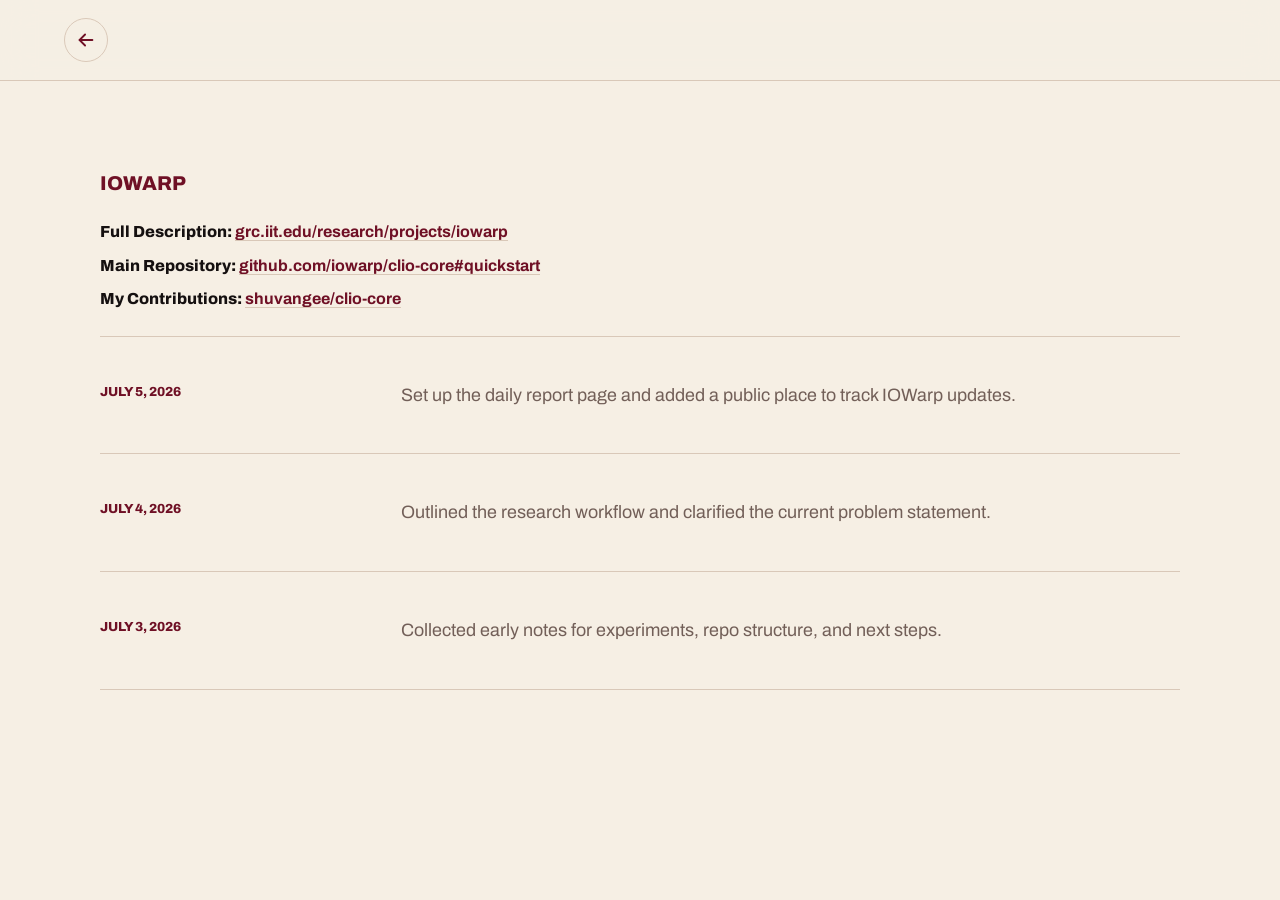
==== research.html @ 2929fb6b "Update portfolio site" ====
<!DOCTYPE html>
<html lang="en">
  <head>
    <meta charset="UTF-8" />
    <meta name="viewport" content="width=device-width, initial-scale=1.0" />
    <title>IOWarp | Shuvangee</title>
    <link rel="preconnect" href="https://fonts.googleapis.com" />
    <link rel="preconnect" href="https://fonts.gstatic.com" crossorigin />
    <link href="https://fonts.googleapis.com/css2?family=Archivo:wght@400;500;600;700&family=Playfair+Display:wght@600;700&display=swap" rel="stylesheet" />
    <link rel="stylesheet" href="styles.css" />
  </head>
  <body>
    <header class="site-header report-header">
      <a class="back-link" href="index.html#experience" aria-label="Back to portfolio">
        <svg viewBox="0 0 24 24" aria-hidden="true"><path d="M19 12H5" /><path d="m11 6-6 6 6 6" /></svg>
      </a>
    </header>

    <main class="research-page">
      <section class="research-hero">
        <div class="research-title-row">
          <p class="eyebrow">IOWarp</p>
        </div>
        <div class="research-links" aria-label="IOWarp links">
          <p><span>Full Description:</span> <a href="https://grc.iit.edu/research/projects/iowarp" target="_blank" rel="noreferrer">grc.iit.edu/research/projects/iowarp</a></p>
          <p><span>Main Repository:</span> <a href="https://github.com/iowarp/clio-core#quickstart" target="_blank" rel="noreferrer">github.com/iowarp/clio-core#quickstart</a></p>
          <p><span>My Contributions:</span> <a href="https://github.com/shuvangee/clio-core" target="_blank" rel="noreferrer">shuvangee/clio-core</a></p>
        </div>
      </section>

      <section class="report-log" aria-label="Daily research updates">
        <article>
          <time datetime="2026-07-05">July 5, 2026</time>
          <p>Set up the daily report page and added a public place to track IOWarp updates.</p>
        </article>
        <article>
          <time datetime="2026-07-04">July 4, 2026</time>
          <p>Outlined the research workflow and clarified the current problem statement.</p>
        </article>
        <article>
          <time datetime="2026-07-03">July 3, 2026</time>
          <p>Collected early notes for experiments, repo structure, and next steps.</p>
        </article>
      </section>
    </main>
  </body>
</html>
---- styles.css ----
:root {
  --bg: #f6efe4;
  --text: #151010;
  --muted: #725f58;
  --line: #d9c8b8;
  --maroon: #6f1025;
  --soft: #efe0d2;
  --ink: #111;
}

* {
  box-sizing: border-box;
}

html {
  scroll-padding-top: 82px;
  scroll-snap-type: y proximity;
  scroll-behavior: smooth;
}

body {
  margin: 0;
  background: var(--bg);
  color: var(--text);
  font-family: Archivo, system-ui, sans-serif;
  line-height: 1.6;
}

body.modal-open {
  overflow: hidden;
}

a {
  color: inherit;
  text-decoration: none;
}

button {
  font: inherit;
}

.site-header {
  align-items: center;
  background: rgba(246, 239, 228, 0.9);
  border-bottom: 1px solid var(--line);
  display: flex;
  gap: 18px;
  justify-content: space-between;
  padding: 18px clamp(18px, 5vw, 64px);
  position: sticky;
  top: 0;
  z-index: 10;
  backdrop-filter: blur(16px);
}

.brand {
  font-family: "Playfair Display", serif;
  font-size: clamp(1.35rem, 3vw, 1.8rem);
  font-weight: 700;
}

.top-links {
  align-items: center;
  display: flex;
  flex-wrap: wrap;
  gap: 10px;
  justify-content: flex-end;
}

.icon-link,
.resume-link {
  align-items: center;
  border: 1px solid var(--line);
  border-radius: 999px;
  display: inline-flex;
  justify-content: center;
  min-height: 44px;
  transition: transform 180ms ease, background 180ms ease, border-color 180ms ease;
}

.icon-link {
  height: 44px;
  width: 44px;
}

.icon-link svg,
.detail-icon,
.modal-arrow svg {
  fill: none;
  stroke: currentColor;
  stroke-linecap: round;
  stroke-linejoin: round;
}

.icon-link svg {
  height: 20px;
  stroke-width: 1.8;
  width: 20px;
}

.resume-link {
  font-weight: 700;
  padding: 0 18px;
}

.icon-link:hover,
.resume-link:hover,
.icon-link:focus-visible,
.resume-link:focus-visible {
  background: var(--soft);
  border-color: var(--maroon);
  outline: none;
  transform: translateY(-2px);
}

.landing-page,
.info-section,
.projects-section,
.beyond-section,
.section-shell {
  margin: 0 auto;
  max-width: 1160px;
  padding-left: clamp(18px, 5vw, 40px);
  padding-right: clamp(18px, 5vw, 40px);
}

.landing-page,
.info-section,
.projects-section,
.beyond-section {
  scroll-snap-align: start;
  scroll-snap-stop: always;
}

.landing-page {
  align-items: center;
  display: grid;
  grid-template-columns: minmax(0, 1fr) minmax(240px, 0.45fr);
  min-height: calc(100vh - 82px);
  min-height: calc(100svh - 82px);
  padding-bottom: clamp(86px, 10vh, 118px);
  padding-top: clamp(42px, 7vh, 82px);
  position: relative;
}

.landing-copy {
  max-width: 900px;
}

.landing-copy h1 {
  color: var(--text);
  font-family: "Playfair Display", serif;
  font-size: clamp(5rem, 10.5vw, 10rem);
  line-height: 0.88;
  margin-bottom: clamp(18px, 3vh, 28px);
}

.landing-copy h1 span {
  color: var(--text);
  display: block;
  white-space: nowrap;
}

.landing-copy h1 strong {
  color: var(--maroon);
  display: block;
  font-weight: 700;
  white-space: nowrap;
}

.landing-copy p {
  color: var(--muted);
  font-size: clamp(1rem, 1.8vw, 1.35rem);
  margin: 0;
  max-width: 520px;
}

.scroll-arrow {
  align-items: center;
  animation: bounce-arrow 1.35s ease-in-out infinite;
  border: 1px solid var(--line);
  border-radius: 50%;
  bottom: 22px;
  color: var(--maroon);
  display: flex;
  height: 52px;
  justify-content: center;
  left: 50%;
  position: absolute;
  transform: translateX(-50%);
  width: 52px;
}

.scroll-arrow:hover,
.scroll-arrow:focus-visible {
  background: var(--soft);
  border-color: var(--maroon);
  outline: none;
}

.scroll-arrow svg {
  fill: none;
  height: 26px;
  stroke: currentColor;
  stroke-linecap: round;
  stroke-linejoin: round;
  stroke-width: 2;
  width: 26px;
}

.info-section {
  border-top: 1px solid var(--line);
  display: grid;
  gap: clamp(36px, 5vw, 64px);
  grid-template-columns: minmax(0, 1fr) minmax(320px, 0.72fr);
  padding-bottom: clamp(36px, 5vw, 64px);
  padding-top: clamp(56px, 7vw, 86px);
}

.eyebrow {
  color: var(--maroon);
  font-size: 0.8rem;
  font-weight: 800;
  letter-spacing: 0;
  margin: 0 0 14px;
  text-transform: uppercase;
}

h1,
h2,
h3,
p {
  margin-top: 0;
}

.section-heading h2 {
  font-family: "Playfair Display", serif;
  font-size: clamp(2.4rem, 5vw, 5rem);
  line-height: 1;
  margin-bottom: 28px;
}

.experience-list {
  border-top: 1px solid var(--line);
}

.experience-list article {
  border-bottom: 1px solid var(--line);
  display: grid;
  gap: clamp(20px, 3vw, 44px);
  grid-template-columns: minmax(190px, 0.38fr) 1fr;
  min-height: 128px;
  padding: 24px 0;
}

.experience-list h2 {
  font-family: "Playfair Display", serif;
  font-size: clamp(1.7rem, 2.6vw, 2.35rem);
  line-height: 1.05;
  margin-bottom: 0;
}

.inline-page-link {
  align-items: baseline;
  display: inline-flex;
  gap: 12px;
  transition: color 180ms ease, transform 180ms ease;
}

.inline-page-link svg {
  color: var(--maroon);
  fill: none;
  height: 0.72em;
  stroke: currentColor;
  stroke-linecap: round;
  stroke-linejoin: round;
  stroke-width: 3;
  width: 0.72em;
}

.inline-page-link:hover,
.inline-page-link:focus-visible {
  color: var(--maroon);
  outline: none;
  transform: translateX(4px);
}

.experience-list p,
.experience-list li,
.experience-copy span,
.project-item p,
.details-panel p,
.read-card li,
.previous-label,
.resume-panel p {
  color: var(--muted);
}

.experience-copy p {
  color: var(--text);
  font-weight: 700;
  margin-bottom: 8px;
}

.experience-copy ul {
  display: grid;
  gap: 6px;
  margin: 0;
  padding-left: 18px;
}

.experience-copy li {
  font-size: clamp(0.92rem, 1.15vw, 1rem);
  line-height: 1.45;
}

.ta-grid {
  display: grid;
  gap: 16px;
  grid-template-columns: repeat(2, minmax(0, 1fr));
}

.ta-grid section {
  border-top: 1px solid var(--line);
  padding-top: 12px;
}

.ta-grid p {
  color: var(--text);
  font-weight: 700;
  margin-bottom: 6px;
}

.ta-grid span {
  display: block;
  font-size: clamp(0.9rem, 1.05vw, 0.98rem);
  line-height: 1.45;
}

.details-panel {
  display: grid;
  align-content: start;
  gap: 0;
}

.mini-detail {
  border-bottom: 1px solid var(--line);
  min-height: 128px;
  padding: 24px 0;
}

.details-panel .mini-detail:first-of-type {
  border-top: 1px solid var(--line);
}

.detail-card {
  align-items: start;
  display: grid;
  gap: 20px;
  grid-template-columns: 54px 1fr;
}

.detail-icon {
  color: var(--maroon);
  height: 30px;
  margin-top: 1px;
  stroke-width: 2;
  width: 30px;
}

.coffee-icon {
  height: 30px;
  margin-top: 0;
  width: 30px;
}

.detail-image {
  display: block;
  object-fit: cover;
}

.school-logo {
  aspect-ratio: 1;
  align-items: center;
  background: #e00000;
  color: #fff;
  display: flex;
  flex-direction: column;
  font-size: 0.64rem;
  font-weight: 800;
  justify-content: center;
  line-height: 0.92;
  text-align: center;
  text-transform: uppercase;
  width: 54px;
}

.book-cover {
  border: 1px solid var(--line);
  box-shadow: 0 10px 24px rgba(111, 16, 37, 0.1);
  width: 54px;
}

.detail-card .eyebrow {
  color: var(--maroon);
  font-size: 0.8rem;
}

.detail-card h2 {
  font-family: Archivo, system-ui, sans-serif;
  font-size: clamp(1.05rem, 1.6vw, 1.25rem);
  line-height: 1.25;
  margin-bottom: 4px;
}

.detail-card p,
.experience-copy p,
.experience-copy li {
  font-size: clamp(0.96rem, 1.25vw, 1.08rem);
  line-height: 1.55;
  margin-bottom: 8px;
}

.read-card summary {
  color: var(--text);
  cursor: pointer;
  font-size: clamp(0.96rem, 1.25vw, 1.08rem);
  font-weight: 700;
  line-height: 1.35;
}

.read-card summary span {
  color: var(--muted);
  font-size: 0.95em;
  font-weight: 600;
}

.read-card summary:focus-visible {
  outline: 2px solid var(--maroon);
  outline-offset: 4px;
}

.current-read {
  margin: 18px 0 10px;
}

.read-card ul {
  font-size: 0.95rem;
  margin-bottom: 0;
  margin-top: 8px;
  padding-left: 18px;
}

.previous-label {
  font-size: 0.95rem;
  font-weight: 700;
  margin: 16px 0 0;
}

.hobby-card p:not(.eyebrow) {
  font-size: clamp(0.96rem, 1.25vw, 1.08rem);
  line-height: 1.5;
}

.projects-section,
.beyond-section {
  border-top: 1px solid var(--line);
  padding-bottom: clamp(70px, 9vw, 118px);
  padding-top: clamp(70px, 9vw, 118px);
}

.project-grid {
  display: grid;
  gap: 0;
  grid-template-columns: repeat(2, minmax(0, 1fr));
  border-top: 1px solid var(--line);
  border-left: 1px solid var(--line);
}

.project-item {
  border-bottom: 1px solid var(--line);
  border-right: 1px solid var(--line);
  color: inherit;
  display: block;
  min-height: 300px;
  padding: clamp(20px, 3vw, 34px);
  transition: background 180ms ease, transform 180ms ease;
}

.project-item:hover,
.project-item:focus-visible {
  background: var(--soft);
  outline: none;
  transform: translateY(-3px);
}

.project-item span {
  color: var(--maroon);
  font-size: 0.82rem;
  font-weight: 800;
}

.project-item h3 {
  font-family: "Playfair Display", serif;
  font-size: clamp(1.8rem, 3vw, 2.5rem);
  line-height: 1.05;
  margin: 42px 0 14px;
}

.project-item strong {
  color: var(--text);
  font-weight: 800;
}

.insta-grid {
  display: grid;
  gap: 12px;
  grid-template-columns: repeat(3, minmax(0, 1fr));
}

.post-tile {
  aspect-ratio: 1;
  background: #faf7f8;
  border: 1px solid var(--line);
  color: var(--muted);
  cursor: pointer;
  display: grid;
  padding: 16px;
  place-items: end start;
  text-align: left;
  transition: background 180ms ease, border-color 180ms ease, transform 180ms ease;
}

.post-tile:hover,
.post-tile:focus-visible {
  background: var(--soft);
  border-color: var(--maroon);
  outline: none;
  transform: translateY(-3px);
}

.post-tile span {
  background: rgba(255, 255, 255, 0.78);
  border: 1px solid var(--line);
  padding: 8px 10px;
}

.post-modal {
  background: rgba(32, 17, 24, 0.72);
  display: none;
  inset: 0;
  padding: clamp(18px, 4vw, 48px);
  position: fixed;
  z-index: 30;
}

.post-modal.is-open {
  align-items: center;
  display: flex;
  justify-content: center;
}

.post-dialog {
  background: #fff;
  display: grid;
  grid-template-columns: auto minmax(240px, 640px) auto;
  grid-template-rows: auto minmax(260px, 620px) auto;
  max-height: 92vh;
  max-width: 860px;
  width: min(100%, 860px);
}

.modal-close {
  background: #fff;
  border: 0;
  border-bottom: 1px solid var(--line);
  cursor: pointer;
  font-weight: 800;
  grid-column: 1 / -1;
  min-height: 46px;
  text-align: right;
  padding: 0 16px;
}

.modal-close:focus-visible,
.modal-arrow:focus-visible {
  outline: 2px solid var(--maroon);
  outline-offset: -3px;
}

.modal-photo {
  background: #f7f1f3;
  border-left: 1px solid var(--line);
  border-right: 1px solid var(--line);
  grid-column: 2;
  grid-row: 2;
  min-height: 280px;
}

.modal-arrow {
  align-items: center;
  background: #fff;
  border: 0;
  color: var(--text);
  cursor: pointer;
  display: flex;
  grid-row: 2;
  justify-content: center;
  min-width: 56px;
}

.modal-arrow svg {
  height: 28px;
  stroke-width: 2;
  width: 28px;
}

.modal-caption {
  align-items: center;
  border-top: 1px solid var(--line);
  display: flex;
  gap: 16px;
  grid-column: 1 / -1;
  justify-content: space-between;
  min-height: 58px;
  padding: 12px 16px;
}

.modal-caption p {
  margin-bottom: 0;
}

.modal-caption span {
  color: var(--muted);
  white-space: nowrap;
}

.section-shell {
  padding-bottom: clamp(64px, 9vw, 118px);
  padding-top: clamp(64px, 9vw, 118px);
}

.research-page {
  margin: 0 auto;
  max-width: 1160px;
  padding: clamp(42px, 7vw, 86px) clamp(18px, 5vw, 40px);
}

.report-header {
  justify-content: flex-start;
}

.back-link {
  align-items: center;
  color: var(--maroon);
  display: inline-flex;
  justify-content: center;
}

.back-link {
  border: 1px solid var(--line);
  border-radius: 50%;
  height: 44px;
  transition: background 180ms ease, border-color 180ms ease, transform 180ms ease;
  width: 44px;
}

.back-link:hover,
.back-link:focus-visible {
  background: var(--soft);
  border-color: var(--maroon);
  outline: none;
  transform: translateX(-3px);
}

.back-link svg {
  fill: none;
  stroke: currentColor;
  stroke-linecap: round;
  stroke-linejoin: round;
}

.back-link svg {
  height: 22px;
  stroke-width: 2;
  width: 22px;
}

.research-hero {
  border-bottom: 1px solid var(--line);
  padding-bottom: 24px;
}

.research-title-row {
  align-items: center;
  display: inline-flex;
  gap: 12px;
}

.research-title-row .eyebrow {
  font-size: clamp(1rem, 1.8vw, 1.25rem);
  margin-bottom: 0;
}

.research-links {
  display: grid;
  gap: 8px;
  margin-top: 20px;
}

.research-links p {
  color: var(--muted);
  margin-bottom: 0;
}

.research-links span {
  color: var(--text);
  font-weight: 800;
}

.research-links a {
  border-bottom: 1px solid var(--line);
  color: var(--maroon);
  font-weight: 700;
}

.research-links a:hover,
.research-links a:focus-visible {
  border-color: var(--maroon);
  outline: none;
}

.report-log {
  margin-top: 0;
}

.report-log article {
  border-bottom: 1px solid var(--line);
  display: grid;
  gap: clamp(20px, 4vw, 56px);
  grid-template-columns: minmax(150px, 0.32fr) 1fr;
  padding: clamp(26px, 4vw, 44px) 0;
}

.report-log time {
  color: var(--maroon);
  font-size: 0.82rem;
  font-weight: 800;
  text-transform: uppercase;
}

.report-log p {
  color: var(--muted);
  font-size: clamp(0.98rem, 1.4vw, 1.14rem);
  margin-bottom: 0;
  max-width: 680px;
}

.resume-panel {
  border: 1px solid var(--line);
  max-width: 760px;
  padding: clamp(24px, 5vw, 42px);
}

.resume-panel h2,
.resume-panel h3 {
  font-family: "Playfair Display", serif;
}

footer {
  border-top: 1px solid var(--line);
  color: var(--maroon);
  font-weight: 800;
  padding: 28px;
  text-align: center;
}

@media (max-width: 900px) {
  .landing-page,
  .info-section,
  .experience-list article,
  .project-grid,
  .report-log article,
  .ta-grid {
    grid-template-columns: 1fr;
  }

  .landing-copy {
    padding-left: 0;
  }

  .landing-spacer {
    display: none;
  }

  .project-grid {
    border-left: 0;
  }

  .project-item {
    border-right: 0;
    min-height: auto;
  }
}

@media (max-width: 640px) {
  .site-header {
    align-items: flex-start;
    flex-direction: column;
  }

  .insta-grid {
    grid-template-columns: repeat(2, minmax(0, 1fr));
  }

  .post-dialog {
    grid-template-columns: 44px minmax(0, 1fr) 44px;
  }

  .modal-arrow {
    min-width: 44px;
  }

  .landing-copy h1 {
    font-size: clamp(3.5rem, 18vw, 5.2rem);
  }
}

@media (prefers-reduced-motion: reduce) {
  html {
    scroll-snap-type: none;
  }

  *,
  *::before,
  *::after {
    scroll-behavior: auto !important;
    transition: none !important;
  }
}

@keyframes bounce-arrow {
  0%,
  100% {
    translate: 0 0;
  }

  50% {
    translate: 0 8px;
  }
}
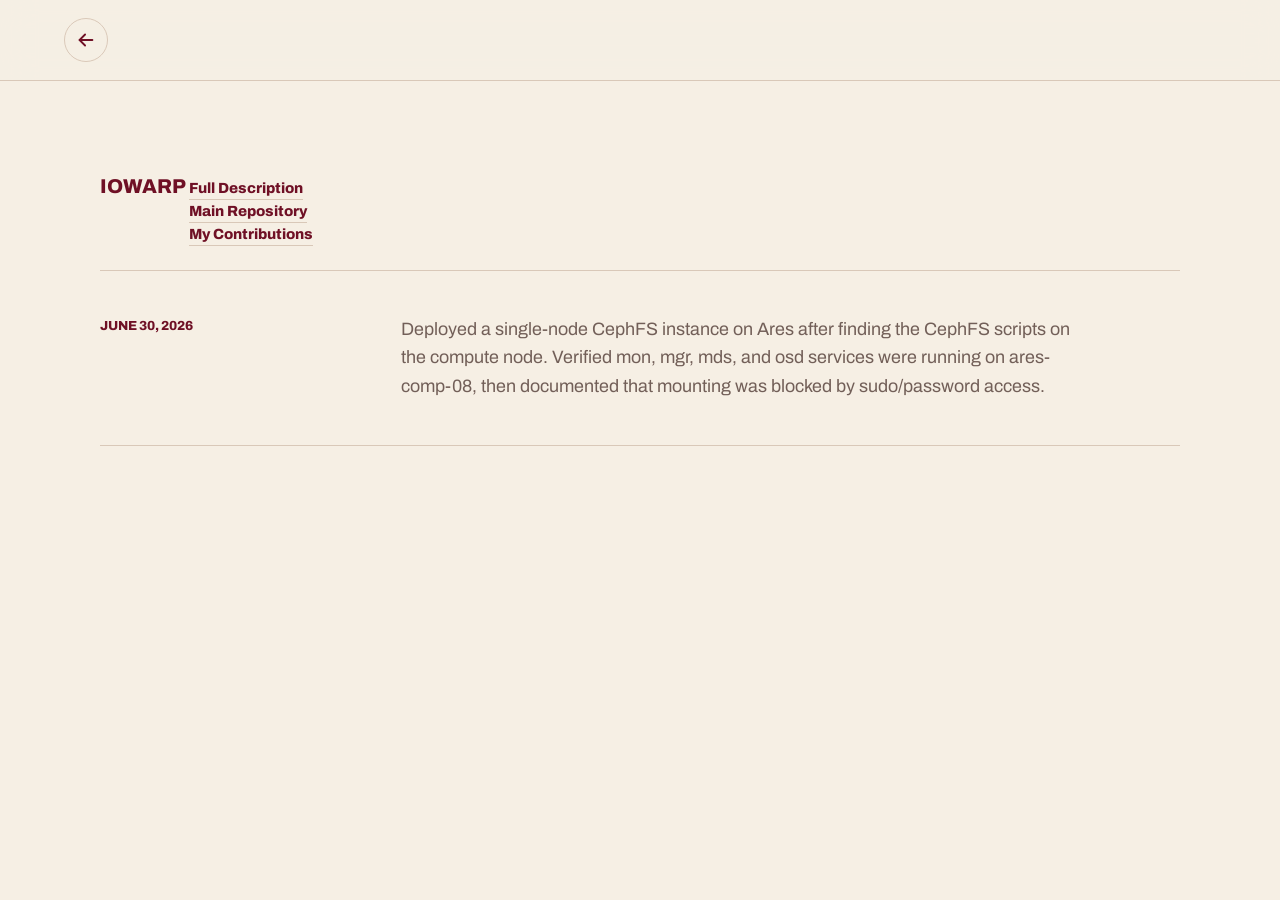
==== commit 7ea3a4f3: "Update portfolio content and media" ====
--- a/research.html
+++ b/research.html
@@ -22,24 +22,16 @@
           <p class="eyebrow">IOWarp</p>
         </div>
         <div class="research-links" aria-label="IOWarp links">
-          <p><span>Full Description:</span> <a href="https://grc.iit.edu/research/projects/iowarp" target="_blank" rel="noreferrer">grc.iit.edu/research/projects/iowarp</a></p>
-          <p><span>Main Repository:</span> <a href="https://github.com/iowarp/clio-core#quickstart" target="_blank" rel="noreferrer">github.com/iowarp/clio-core#quickstart</a></p>
-          <p><span>My Contributions:</span> <a href="https://github.com/shuvangee/clio-core" target="_blank" rel="noreferrer">shuvangee/clio-core</a></p>
+          <a href="https://grc.iit.edu/research/projects/iowarp" target="_blank" rel="noreferrer">Full Description</a>
+          <a href="https://github.com/iowarp/clio-core#quickstart" target="_blank" rel="noreferrer">Main Repository</a>
+          <a href="https://github.com/shuvangee/clio-core" target="_blank" rel="noreferrer">My Contributions</a>
         </div>
       </section>
 
       <section class="report-log" aria-label="Daily research updates">
         <article>
-          <time datetime="2026-07-05">July 5, 2026</time>
-          <p>Set up the daily report page and added a public place to track IOWarp updates.</p>
-        </article>
-        <article>
-          <time datetime="2026-07-04">July 4, 2026</time>
-          <p>Outlined the research workflow and clarified the current problem statement.</p>
-        </article>
-        <article>
-          <time datetime="2026-07-03">July 3, 2026</time>
-          <p>Collected early notes for experiments, repo structure, and next steps.</p>
+          <time datetime="2026-06-30">June 30, 2026</time>
+          <p>Deployed a single-node CephFS instance on Ares after finding the CephFS scripts on the compute node. Verified mon, mgr, mds, and osd services were running on ares-comp-08, then documented that mounting was blocked by sudo/password access.</p>
         </article>
       </section>
     </main>
--- a/styles.css
+++ b/styles.css
@@ -124,10 +124,7 @@
   padding-right: clamp(18px, 5vw, 40px);
 }
 
-.landing-page,
-.info-section,
-.projects-section,
-.beyond-section {
+.landing-page {
   scroll-snap-align: start;
   scroll-snap-stop: always;
 }
@@ -487,8 +484,8 @@
   transition: background 180ms ease, transform 180ms ease;
 }
 
-.project-item:hover,
-.project-item:focus-visible {
+.project-item[href]:hover,
+.project-item[href]:focus-visible {
   background: var(--soft);
   outline: none;
   transform: translateY(-3px);
@@ -531,6 +528,26 @@
   transition: background 180ms ease, border-color 180ms ease, transform 180ms ease;
 }
 
+.post-tile img {
+  height: 100%;
+  inset: 0;
+  object-fit: cover;
+  position: absolute;
+  width: 100%;
+}
+
+.post-tile.has-photo {
+  overflow: hidden;
+  position: relative;
+}
+
+.post-tile.has-photo::after {
+  background: linear-gradient(180deg, rgba(0, 0, 0, 0), rgba(32, 17, 24, 0.45));
+  content: "";
+  inset: 0;
+  position: absolute;
+}
+
 .post-tile:hover,
 .post-tile:focus-visible {
   background: var(--soft);
@@ -543,6 +560,8 @@
   background: rgba(255, 255, 255, 0.78);
   border: 1px solid var(--line);
   padding: 8px 10px;
+  position: relative;
+  z-index: 1;
 }
 
 .post-modal {
@@ -590,11 +609,17 @@
 
 .modal-photo {
   background: #f7f1f3;
+  background-position: center;
+  background-size: cover;
   border-left: 1px solid var(--line);
   border-right: 1px solid var(--line);
   grid-column: 2;
   grid-row: 2;
   min-height: 280px;
+}
+
+.modal-photo.has-image {
+  background-color: #111;
 }
 
 .modal-arrow {
@@ -703,25 +728,19 @@
 }
 
 .research-links {
-  display: grid;
-  gap: 8px;
-  margin-top: 20px;
-}
-
-.research-links p {
-  color: var(--muted);
-  margin-bottom: 0;
-}
-
-.research-links span {
-  color: var(--text);
+  align-items: start;
+  display: inline-grid;
+  gap: 2px;
+  margin-top: 12px;
+}
+
+.research-links a {
+  color: var(--maroon);
+  font-size: 0.92rem;
   font-weight: 800;
-}
-
-.research-links a {
+  line-height: 1.35;
   border-bottom: 1px solid var(--line);
-  color: var(--maroon);
-  font-weight: 700;
+  width: max-content;
 }
 
 .research-links a:hover,
@@ -760,6 +779,24 @@
   border: 1px solid var(--line);
   max-width: 760px;
   padding: clamp(24px, 5vw, 42px);
+}
+
+.resume-download {
+  border: 1px solid var(--line);
+  color: var(--maroon);
+  display: inline-flex;
+  font-weight: 800;
+  margin-top: 8px;
+  padding: 10px 14px;
+  transition: background 180ms ease, border-color 180ms ease, transform 180ms ease;
+}
+
+.resume-download:hover,
+.resume-download:focus-visible {
+  background: var(--soft);
+  border-color: var(--maroon);
+  outline: none;
+  transform: translateY(-2px);
 }
 
 .resume-panel h2,
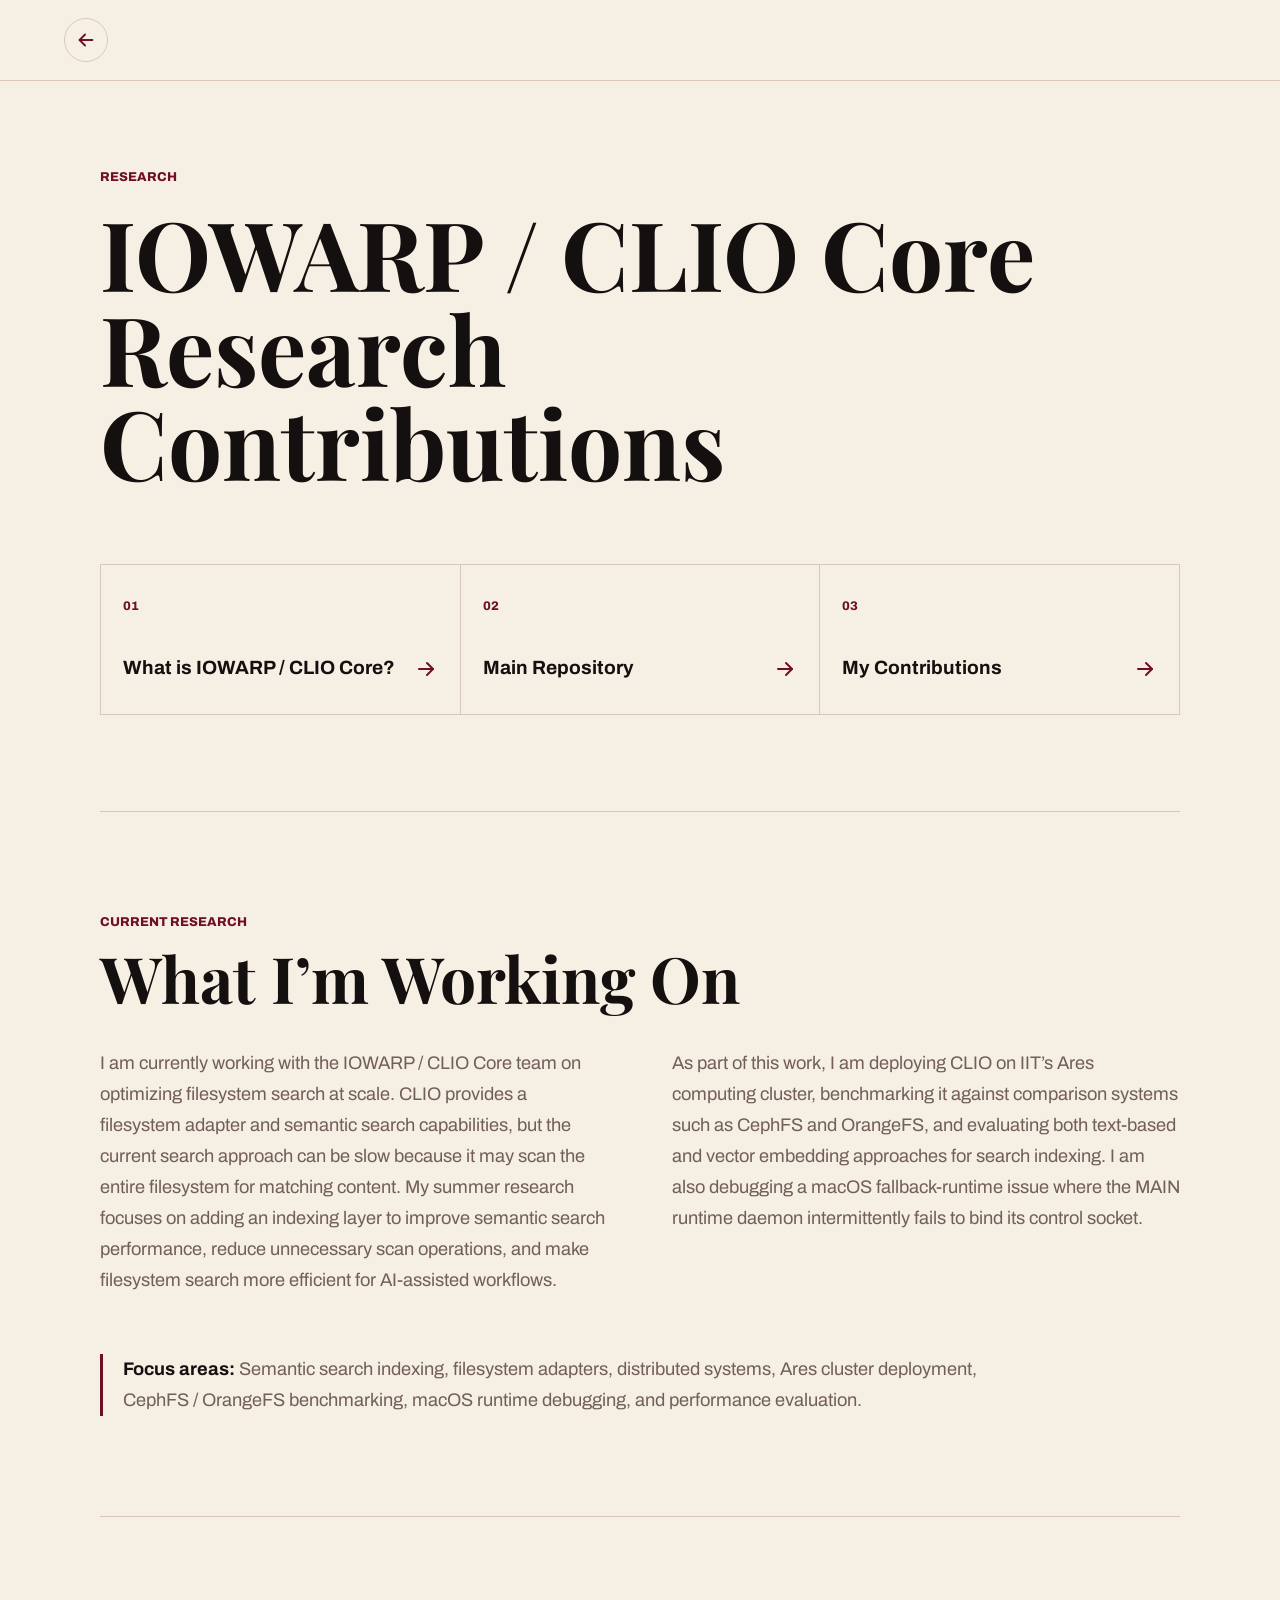
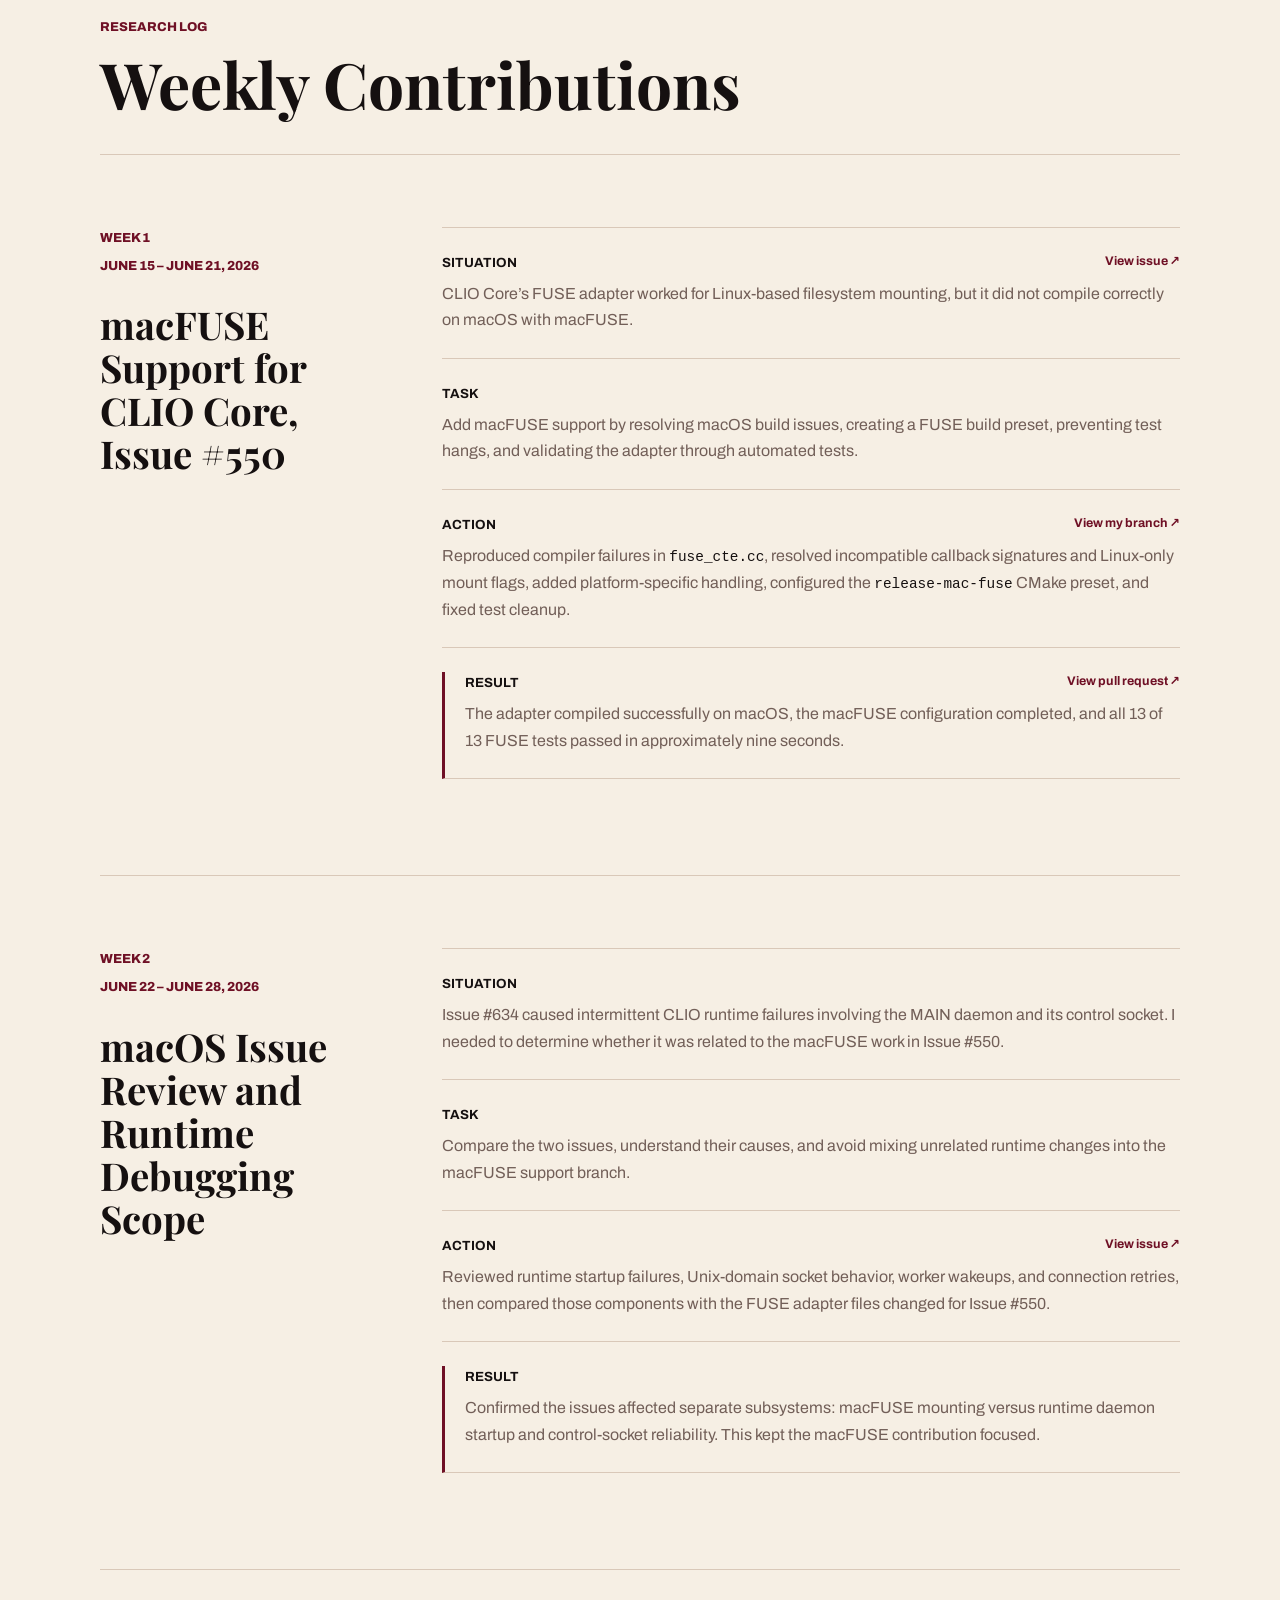
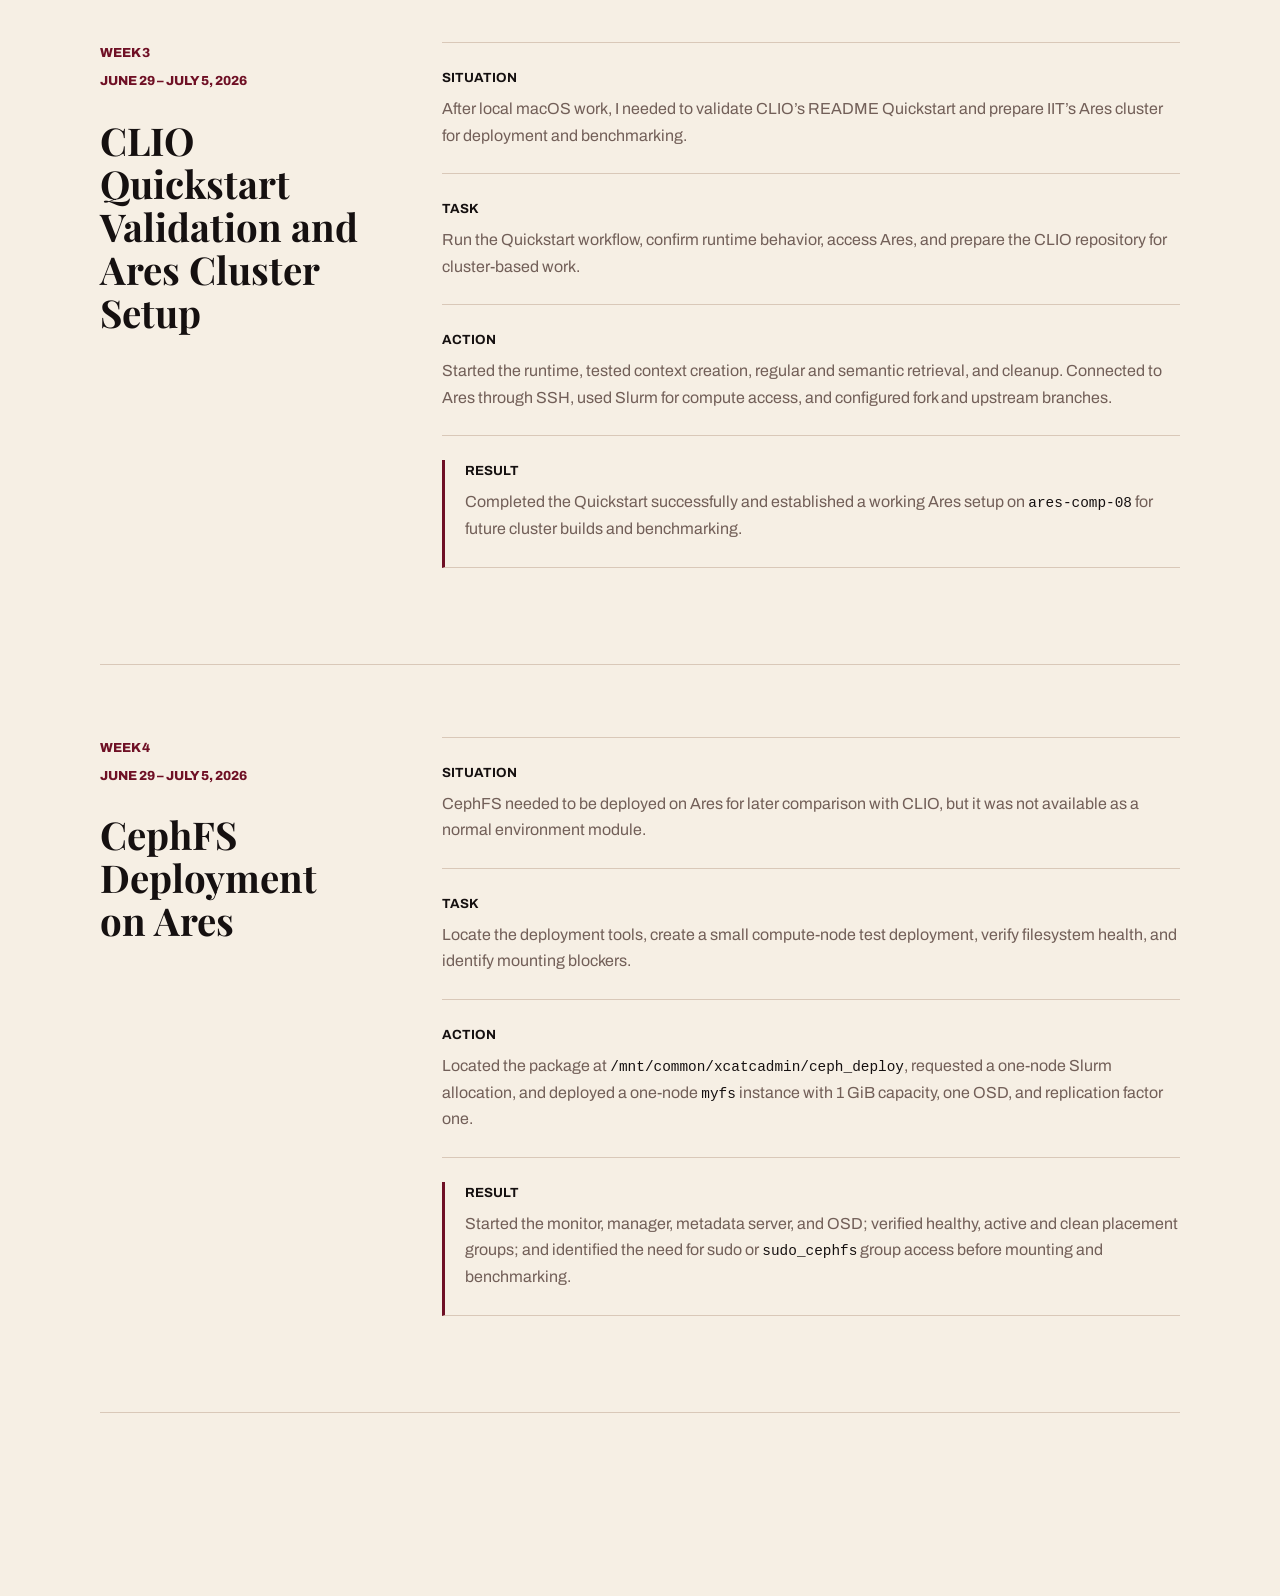
==== commit c1980d55: "final 07/29" ====
--- a/research.html
+++ b/research.html
@@ -18,20 +18,145 @@
 
     <main class="research-page">
       <section class="research-hero">
-        <div class="research-title-row">
-          <p class="eyebrow">IOWarp</p>
-        </div>
+        <p class="eyebrow">Research</p>
+        <h1>IOWARP / CLIO Core<br />Research Contributions</h1>
         <div class="research-links" aria-label="IOWarp links">
-          <a href="https://grc.iit.edu/research/projects/iowarp" target="_blank" rel="noreferrer">Full Description</a>
-          <a href="https://github.com/iowarp/clio-core#quickstart" target="_blank" rel="noreferrer">Main Repository</a>
-          <a href="https://github.com/shuvangee/clio-core" target="_blank" rel="noreferrer">My Contributions</a>
+          <a href="https://grc.iit.edu/research/projects/iowarp/" target="_blank" rel="noreferrer">
+            <span>01</span>
+            <strong>What is IOWARP / CLIO Core?</strong>
+            <svg viewBox="0 0 24 24" aria-hidden="true"><path d="M5 12h14"/><path d="m13 6 6 6-6 6"/></svg>
+          </a>
+          <a href="https://github.com/iowarp/clio-core" target="_blank" rel="noreferrer">
+            <span>02</span>
+            <strong>Main Repository</strong>
+            <svg viewBox="0 0 24 24" aria-hidden="true"><path d="M5 12h14"/><path d="m13 6 6 6-6 6"/></svg>
+          </a>
+          <a href="https://github.com/shuvangee/clio-core" target="_blank" rel="noreferrer">
+            <span>03</span>
+            <strong>My Contributions</strong>
+            <svg viewBox="0 0 24 24" aria-hidden="true"><path d="M5 12h14"/><path d="m13 6 6 6-6 6"/></svg>
+          </a>
         </div>
       </section>
 
-      <section class="report-log" aria-label="Daily research updates">
-        <article>
-          <time datetime="2026-06-30">June 30, 2026</time>
-          <p>Deployed a single-node CephFS instance on Ares after finding the CephFS scripts on the compute node. Verified mon, mgr, mds, and osd services were running on ares-comp-08, then documented that mounting was blocked by sudo/password access.</p>
+      <section class="research-overview" aria-labelledby="working-on">
+        <p class="eyebrow">Current Research</p>
+        <h2 id="working-on">What I’m Working On</h2>
+        <div class="research-overview-copy">
+          <p>I am currently working with the IOWARP / CLIO Core team on optimizing filesystem search at scale. CLIO provides a filesystem adapter and semantic search capabilities, but the current search approach can be slow because it may scan the entire filesystem for matching content. My summer research focuses on adding an indexing layer to improve semantic search performance, reduce unnecessary scan operations, and make filesystem search more efficient for AI-assisted workflows.</p>
+          <p>As part of this work, I am deploying CLIO on IIT’s Ares computing cluster, benchmarking it against comparison systems such as CephFS and OrangeFS, and evaluating both text-based and vector embedding approaches for search indexing. I am also debugging a macOS fallback-runtime issue where the MAIN runtime daemon intermittently fails to bind its control socket.</p>
+        </div>
+        <p class="focus-areas"><strong>Focus areas:</strong> Semantic search indexing, filesystem adapters, distributed systems, Ares cluster deployment, CephFS / OrangeFS benchmarking, macOS runtime debugging, and performance evaluation.</p>
+      </section>
+
+      <section class="weekly-contributions" aria-labelledby="weekly-title">
+        <div class="section-heading">
+          <p class="eyebrow">Research Log</p>
+          <h2 id="weekly-title">Weekly Contributions</h2>
+        </div>
+
+        <article class="week-entry">
+          <header>
+            <p>Week 1</p>
+            <time datetime="2026-06-15">June 15 – June 21, 2026</time>
+            <h3>macFUSE Support for CLIO Core, Issue #550</h3>
+          </header>
+          <div class="week-details">
+            <section>
+              <h4>Situation <a href="https://github.com/iowarp/clio-core/issues/550" target="_blank" rel="noreferrer">View issue <span>↗</span></a></h4>
+              <p>CLIO Core’s FUSE adapter worked for Linux-based filesystem mounting, but it did not compile correctly on macOS with macFUSE.</p>
+            </section>
+            <section>
+              <h4>Task</h4>
+              <p>Add macFUSE support by resolving macOS build issues, creating a FUSE build preset, preventing test hangs, and validating the adapter through automated tests.</p>
+            </section>
+            <section>
+              <h4>Action <a href="https://github.com/shuvangee/clio-core-myfork/tree/%23550-mac-fuse-support" target="_blank" rel="noreferrer">View my branch <span>↗</span></a></h4>
+              <p>Reproduced compiler failures in <code>fuse_cte.cc</code>, resolved incompatible callback signatures and Linux-only mount flags, added platform-specific handling, configured the <code>release-mac-fuse</code> CMake preset, and fixed test cleanup.</p>
+            </section>
+            <section class="result">
+              <h4>Result <a href="https://github.com/iowarp/clio-core/commit/40a879051270cc69d489b1c0f659f6f56df92c9f" target="_blank" rel="noreferrer">View pull request <span>↗</span></a></h4>
+              <p>The adapter compiled successfully on macOS, the macFUSE configuration completed, and all 13 of 13 FUSE tests passed in approximately nine seconds.</p>
+            </section>
+          </div>
+        </article>
+
+        <article class="week-entry">
+          <header>
+            <p>Week 2</p>
+            <time datetime="2026-06-22">June 22 – June 28, 2026</time>
+            <h3>macOS Issue Review and Runtime Debugging Scope</h3>
+          </header>
+          <div class="week-details">
+            <section>
+              <h4>Situation</h4>
+              <p>Issue #634 caused intermittent CLIO runtime failures involving the MAIN daemon and its control socket. I needed to determine whether it was related to the macFUSE work in Issue #550.</p>
+            </section>
+            <section>
+              <h4>Task</h4>
+              <p>Compare the two issues, understand their causes, and avoid mixing unrelated runtime changes into the macFUSE support branch.</p>
+            </section>
+            <section>
+              <h4>Action <a href="https://github.com/iowarp/clio-core/issues/634" target="_blank" rel="noreferrer">View issue <span>↗</span></a></h4>
+              <p>Reviewed runtime startup failures, Unix-domain socket behavior, worker wakeups, and connection retries, then compared those components with the FUSE adapter files changed for Issue #550.</p>
+            </section>
+            <section class="result">
+              <h4>Result</h4>
+              <p>Confirmed the issues affected separate subsystems: macFUSE mounting versus runtime daemon startup and control-socket reliability. This kept the macFUSE contribution focused.</p>
+            </section>
+          </div>
+        </article>
+
+        <article class="week-entry">
+          <header>
+            <p>Week 3</p>
+            <time datetime="2026-06-29">June 29 – July 5, 2026</time>
+            <h3>CLIO Quickstart Validation and Ares Cluster Setup</h3>
+          </header>
+          <div class="week-details">
+            <section>
+              <h4>Situation</h4>
+              <p>After local macOS work, I needed to validate CLIO’s README Quickstart and prepare IIT’s Ares cluster for deployment and benchmarking.</p>
+            </section>
+            <section>
+              <h4>Task</h4>
+              <p>Run the Quickstart workflow, confirm runtime behavior, access Ares, and prepare the CLIO repository for cluster-based work.</p>
+            </section>
+            <section>
+              <h4>Action</h4>
+              <p>Started the runtime, tested context creation, regular and semantic retrieval, and cleanup. Connected to Ares through SSH, used Slurm for compute access, and configured fork and upstream branches.</p>
+            </section>
+            <section class="result">
+              <h4>Result</h4>
+              <p>Completed the Quickstart successfully and established a working Ares setup on <code>ares-comp-08</code> for future cluster builds and benchmarking.</p>
+            </section>
+          </div>
+        </article>
+
+        <article class="week-entry">
+          <header>
+            <p>Week 4</p>
+            <time datetime="2026-06-29">June 29 – July 5, 2026</time>
+            <h3>CephFS Deployment on Ares</h3>
+          </header>
+          <div class="week-details">
+            <section>
+              <h4>Situation</h4>
+              <p>CephFS needed to be deployed on Ares for later comparison with CLIO, but it was not available as a normal environment module.</p>
+            </section>
+            <section>
+              <h4>Task</h4>
+              <p>Locate the deployment tools, create a small compute-node test deployment, verify filesystem health, and identify mounting blockers.</p>
+            </section>
+            <section>
+              <h4>Action</h4>
+              <p>Located the package at <code>/mnt/common/xcatcadmin/ceph_deploy</code>, requested a one-node Slurm allocation, and deployed a one-node <code>myfs</code> instance with 1 GiB capacity, one OSD, and replication factor one.</p>
+            </section>
+            <section class="result">
+              <h4>Result</h4>
+              <p>Started the monitor, manager, metadata server, and OSD; verified healthy, active and clean placement groups; and identified the need for sudo or <code>sudo_cephfs</code> group access before mounting and benchmarking.</p>
+            </section>
+          </div>
         </article>
       </section>
     </main>
--- a/styles.css
+++ b/styles.css
@@ -30,6 +30,10 @@
   overflow: hidden;
 }
 
+.page-content {
+  margin-left: 120px;
+}
+
 a {
   color: inherit;
   text-decoration: none;
@@ -37,6 +41,48 @@
 
 button {
   font: inherit;
+}
+
+.section-nav {
+  display: grid;
+  gap: 8px;
+  left: 18px;
+  position: fixed;
+  top: 50%;
+  transform: translateY(-50%);
+  width: 98px;
+  z-index: 8;
+}
+
+.section-nav a {
+  align-items: center;
+  color: var(--muted);
+  display: flex;
+  font-size: 0.7rem;
+  font-weight: 500;
+  gap: 7px;
+  line-height: 1.2;
+  min-height: 28px;
+  transition: color 180ms ease, font-weight 180ms ease;
+}
+
+.section-nav a::before {
+  background: var(--line);
+  content: "";
+  height: 5px;
+  width: 5px;
+}
+
+.section-nav a:hover,
+.section-nav a:focus-visible,
+.section-nav a.is-active {
+  color: var(--maroon);
+  font-weight: 800;
+  outline: none;
+}
+
+.section-nav a.is-active::before {
+  background: var(--maroon);
 }
 
 .site-header {
@@ -115,7 +161,10 @@
 
 .landing-page,
 .info-section,
+.skills-section,
 .projects-section,
+.testimonial-section,
+.contact-section,
 .beyond-section,
 .section-shell {
   margin: 0 auto;
@@ -142,6 +191,29 @@
 
 .landing-copy {
   max-width: 900px;
+}
+
+.availability-status {
+  align-items: flex-start;
+  color: #245542 !important;
+  display: flex;
+  font-size: clamp(0.78rem, 1.1vw, 0.9rem) !important;
+  font-weight: 700;
+  gap: 10px;
+  line-height: 1.4;
+  margin-bottom: clamp(26px, 4vh, 48px) !important;
+  max-width: 720px !important;
+}
+
+.availability-status span {
+  animation: status-blink 1.8s ease-in-out infinite;
+  background: #176c4c;
+  border-radius: 50%;
+  box-shadow: 0 0 0 4px rgba(23, 108, 76, 0.12);
+  flex: 0 0 auto;
+  height: 9px;
+  margin-top: 5px;
+  width: 9px;
 }
 
 .landing-copy h1 {
@@ -418,6 +490,80 @@
   margin-bottom: 8px;
 }
 
+.organizations {
+  border-top: 1px solid var(--line);
+  margin-top: 14px;
+  padding-top: 12px;
+}
+
+.organizations > p {
+  color: var(--text);
+  font-size: 0.8rem;
+  font-weight: 800;
+  margin-bottom: 6px;
+  text-transform: uppercase;
+}
+
+.organizations ul {
+  margin: 0;
+  padding-left: 17px;
+}
+
+.organizations li {
+  color: var(--muted);
+  font-size: 0.88rem;
+  line-height: 1.45;
+  margin-bottom: 4px;
+}
+
+.skills-section {
+  border-top: 1px solid var(--line);
+  padding-bottom: clamp(62px, 8vw, 96px);
+  padding-top: clamp(62px, 8vw, 96px);
+}
+
+.skills-subsection + .skills-subsection {
+  margin-top: clamp(54px, 7vw, 86px);
+}
+
+.skills-subsection > h2 {
+  font-family: "Playfair Display", serif;
+  font-size: clamp(2.25rem, 4vw, 3.9rem);
+  line-height: 1;
+  margin-bottom: 28px;
+}
+
+.skills-grid {
+  border-left: 1px solid var(--line);
+  border-top: 1px solid var(--line);
+  display: grid;
+  grid-template-columns: repeat(3, minmax(0, 1fr));
+}
+
+.skills-grid > div {
+  border-bottom: 1px solid var(--line);
+  border-right: 1px solid var(--line);
+  min-height: 210px;
+  padding: 24px;
+}
+
+.skills-grid h3 {
+  font-size: 0.82rem;
+  line-height: 1.3;
+  margin-bottom: 42px;
+  text-transform: uppercase;
+}
+
+.skills-grid p {
+  color: var(--muted);
+  font-size: 0.95rem;
+  line-height: 1.55;
+}
+
+.soft-skills {
+  grid-template-columns: repeat(2, minmax(0, 1fr));
+}
+
 .read-card summary {
   color: var(--text);
   cursor: pointer;
@@ -497,6 +643,22 @@
   font-weight: 800;
 }
 
+.project-meta {
+  align-items: center;
+  display: flex;
+  justify-content: space-between;
+}
+
+.project-github {
+  fill: none;
+  height: 24px;
+  stroke: var(--maroon);
+  stroke-linecap: round;
+  stroke-linejoin: round;
+  stroke-width: 1.8;
+  width: 24px;
+}
+
 .project-item h3 {
   font-family: "Playfair Display", serif;
   font-size: clamp(1.8rem, 3vw, 2.5rem);
@@ -507,6 +669,123 @@
 .project-item strong {
   color: var(--text);
   font-weight: 800;
+}
+
+.testimonial-section,
+.contact-section {
+  border-top: 1px solid var(--line);
+  padding-bottom: clamp(70px, 9vw, 118px);
+  padding-top: clamp(70px, 9vw, 118px);
+}
+
+.testimonial-grid {
+  border-left: 1px solid var(--line);
+  border-top: 1px solid var(--line);
+  display: grid;
+  grid-template-columns: repeat(3, minmax(0, 1fr));
+  margin-top: 34px;
+}
+
+.testimonial-card {
+  border-bottom: 1px solid var(--line);
+  border-right: 1px solid var(--line);
+  display: grid;
+  gap: 28px;
+  margin: 0;
+  min-height: 430px;
+  padding: clamp(22px, 2.2vw, 32px);
+}
+
+.testimonial-card blockquote {
+  margin: 0;
+}
+
+.testimonial-section blockquote p {
+  color: var(--muted);
+  font-family: inherit;
+  font-size: clamp(0.92rem, 1.05vw, 1rem);
+  line-height: 1.62;
+  margin: 0;
+}
+
+.testimonial-attribution {
+  align-content: start;
+  display: grid;
+  gap: 6px;
+  text-align: left;
+}
+
+.testimonial-attribution a {
+  color: var(--maroon);
+  font-family: "Playfair Display", serif;
+  font-size: clamp(1.6rem, 2.4vw, 2.15rem);
+  font-weight: 800;
+  line-height: 1.08;
+  margin-bottom: 12px;
+  width: fit-content;
+}
+
+.testimonial-attribution a:hover,
+.testimonial-attribution a:focus-visible {
+  text-decoration: underline;
+}
+
+.testimonial-attribution span {
+  color: var(--muted);
+  font-size: 0.82rem;
+  line-height: 1.45;
+}
+
+.contact-section {
+  align-items: end;
+  display: grid;
+  gap: clamp(32px, 8vw, 100px);
+  grid-template-columns: 1fr auto;
+}
+
+.contact-section h2 {
+  font-family: "Playfair Display", serif;
+  font-size: clamp(2.6rem, 6vw, 5.5rem);
+  line-height: 1;
+  margin-bottom: 24px;
+}
+
+.contact-section > div > p:last-child {
+  color: var(--muted);
+  font-size: clamp(1rem, 1.5vw, 1.15rem);
+  max-width: 720px;
+}
+
+.contact-button {
+  align-items: center;
+  background: var(--maroon);
+  border: 1px solid var(--maroon);
+  color: #fff;
+  display: inline-flex;
+  font-weight: 800;
+  gap: 10px;
+  min-height: 52px;
+  padding: 0 22px;
+  transition: background 180ms ease, color 180ms ease, transform 180ms ease;
+  white-space: nowrap;
+}
+
+.contact-button svg {
+  fill: none;
+  height: 20px;
+  stroke: currentColor;
+  stroke-linecap: round;
+  stroke-linejoin: round;
+  stroke-width: 1.8;
+  width: 20px;
+}
+
+.contact-button:hover,
+.contact-button:focus-visible {
+  background: transparent;
+  color: var(--maroon);
+  outline: none;
+  transform: translateY(-2px);
 }
 
 .insta-grid {
@@ -562,6 +841,14 @@
   padding: 8px 10px;
   position: relative;
   z-index: 1;
+}
+
+.post-tile small {
+  color: var(--muted);
+  display: block;
+  font-size: 0.7rem;
+  font-weight: 600;
+  margin-top: 2px;
 }
 
 .post-modal {
@@ -608,18 +895,32 @@
 }
 
 .modal-photo {
+  align-items: center;
   background: #f7f1f3;
-  background-position: center;
-  background-size: cover;
   border-left: 1px solid var(--line);
   border-right: 1px solid var(--line);
+  display: flex;
   grid-column: 2;
   grid-row: 2;
+  justify-content: center;
   min-height: 280px;
+  overflow: hidden;
 }
 
 .modal-photo.has-image {
   background-color: #111;
+}
+
+.modal-photo img {
+  display: block;
+  height: 100%;
+  object-fit: cover;
+  object-position: center;
+  width: 100%;
+}
+
+.modal-photo img.is-contain {
+  object-fit: contain;
 }
 
 .modal-arrow {
@@ -655,6 +956,16 @@
   margin-bottom: 0;
 }
 
+.modal-caption-copy {
+  display: grid;
+  gap: 1px;
+}
+
+.modal-caption-copy time {
+  color: var(--muted);
+  font-size: 0.78rem;
+}
+
 .modal-caption span {
   color: var(--muted);
   white-space: nowrap;
@@ -712,67 +1023,181 @@
 }
 
 .research-hero {
+  padding-bottom: clamp(58px, 8vw, 96px);
+}
+
+.research-hero h1 {
+  font-family: "Playfair Display", serif;
+  font-size: clamp(3rem, 7.5vw, 7.2rem);
+  line-height: 0.98;
+  margin: 18px 0 clamp(44px, 7vw, 76px);
+  max-width: 1000px;
+}
+
+.research-links {
+  border-left: 1px solid var(--line);
+  border-top: 1px solid var(--line);
+  display: grid;
+  grid-template-columns: repeat(3, minmax(0, 1fr));
+}
+
+.research-links a {
+  align-items: center;
   border-bottom: 1px solid var(--line);
-  padding-bottom: 24px;
-}
-
-.research-title-row {
-  align-items: center;
-  display: inline-flex;
-  gap: 12px;
-}
-
-.research-title-row .eyebrow {
-  font-size: clamp(1rem, 1.8vw, 1.25rem);
-  margin-bottom: 0;
-}
-
-.research-links {
-  align-items: start;
-  display: inline-grid;
-  gap: 2px;
-  margin-top: 12px;
-}
-
-.research-links a {
-  color: var(--maroon);
-  font-size: 0.92rem;
+  border-right: 1px solid var(--line);
+  display: grid;
+  gap: 18px;
+  grid-template-columns: 1fr auto;
+  min-height: 150px;
+  padding: 22px;
+  transition: background 180ms ease, color 180ms ease;
+}
+
+.research-links a > span {
+  color: var(--maroon);
+  font-size: 0.78rem;
   font-weight: 800;
-  line-height: 1.35;
-  border-bottom: 1px solid var(--line);
-  width: max-content;
+  grid-column: 1 / -1;
+}
+
+.research-links strong {
+  font-size: clamp(1rem, 1.55vw, 1.2rem);
+  line-height: 1.3;
+}
+
+.research-links svg {
+  fill: none;
+  height: 24px;
+  stroke: var(--maroon);
+  stroke-linecap: round;
+  stroke-linejoin: round;
+  stroke-width: 2;
+  width: 24px;
 }
 
 .research-links a:hover,
 .research-links a:focus-visible {
-  border-color: var(--maroon);
+  background: var(--soft);
   outline: none;
 }
 
-.report-log {
-  margin-top: 0;
-}
-
-.report-log article {
+.research-overview,
+.weekly-contributions {
+  border-top: 1px solid var(--line);
+  padding: clamp(60px, 8vw, 100px) 0;
+}
+
+.research-overview h2,
+.weekly-contributions .section-heading h2 {
+  font-family: "Playfair Display", serif;
+  font-size: clamp(2.5rem, 5vw, 4.8rem);
+  line-height: 1;
+  margin-bottom: 38px;
+}
+
+.research-overview-copy {
+  display: grid;
+  gap: clamp(28px, 5vw, 64px);
+  grid-template-columns: repeat(2, minmax(0, 1fr));
+}
+
+.research-overview-copy p,
+.focus-areas {
+  color: var(--muted);
+  font-size: clamp(1rem, 1.45vw, 1.14rem);
+  line-height: 1.7;
+}
+
+.focus-areas {
+  border-left: 3px solid var(--maroon);
+  margin: 40px 0 0;
+  max-width: 920px;
+  padding-left: 20px;
+}
+
+.focus-areas strong {
+  color: var(--text);
+}
+
+.week-entry {
+  border-top: 1px solid var(--line);
+  display: grid;
+  gap: clamp(34px, 6vw, 80px);
+  grid-template-columns: minmax(230px, 0.36fr) 1fr;
+  padding: clamp(42px, 6vw, 72px) 0;
+}
+
+.week-entry:last-child {
   border-bottom: 1px solid var(--line);
-  display: grid;
-  gap: clamp(20px, 4vw, 56px);
-  grid-template-columns: minmax(150px, 0.32fr) 1fr;
-  padding: clamp(26px, 4vw, 44px) 0;
-}
-
-.report-log time {
+}
+
+.week-entry header > p,
+.week-entry time {
   color: var(--maroon);
   font-size: 0.82rem;
   font-weight: 800;
+  margin-bottom: 4px;
   text-transform: uppercase;
 }
 
-.report-log p {
-  color: var(--muted);
-  font-size: clamp(0.98rem, 1.4vw, 1.14rem);
+.week-entry header h3 {
+  font-family: "Playfair Display", serif;
+  font-size: clamp(1.8rem, 3vw, 2.65rem);
+  line-height: 1.12;
+  margin-top: 26px;
+}
+
+.week-details {
+  display: grid;
+  gap: 0;
+}
+
+.week-details section {
+  border-bottom: 1px solid var(--line);
+  padding: 0 0 24px;
+  margin-bottom: 24px;
+}
+
+.week-details section:first-child {
+  border-top: 1px solid var(--line);
+  padding-top: 24px;
+}
+
+.week-details section.result {
+  border-left: 3px solid var(--maroon);
+  padding-left: 20px;
+}
+
+.week-details h4 {
+  font-size: 0.83rem;
+  letter-spacing: 0;
+  margin: 0 0 8px;
+  text-transform: uppercase;
+}
+
+.week-details h4 a {
+  color: var(--maroon);
+  float: right;
+  font-size: 0.78rem;
+  text-transform: none;
+}
+
+.week-details h4 a:hover,
+.week-details h4 a:focus-visible {
+  text-decoration: underline;
+}
+
+.week-details p {
+  color: var(--muted);
+  font-size: clamp(0.96rem, 1.25vw, 1.05rem);
+  line-height: 1.65;
   margin-bottom: 0;
-  max-width: 680px;
+}
+
+.week-details code {
+  color: var(--text);
+  font-size: 0.9em;
+  overflow-wrap: anywhere;
 }
 
 .resume-panel {
@@ -812,16 +1237,53 @@
   text-align: center;
 }
 
+@media (max-width: 1100px) {
+  html {
+    scroll-padding-top: 128px;
+  }
+
+  .page-content {
+    margin-left: 0;
+  }
+
+  .section-nav {
+    background: rgba(246, 239, 228, 0.96);
+    border-bottom: 1px solid var(--line);
+    display: flex;
+    gap: 18px;
+    left: 0;
+    overflow-x: auto;
+    padding: 9px clamp(18px, 5vw, 40px);
+    position: sticky;
+    top: 81px;
+    transform: none;
+    width: 100%;
+    z-index: 9;
+  }
+
+  .section-nav a {
+    flex: 0 0 auto;
+  }
+}
+
 @media (max-width: 900px) {
   .landing-page,
   .info-section,
   .experience-list article,
   .project-grid,
-  .report-log article,
+  .skills-grid,
+  .contact-section,
+  .research-overview-copy,
+  .research-links,
+  .week-entry,
   .ta-grid {
     grid-template-columns: 1fr;
   }
 
+  .testimonial-grid {
+    grid-template-columns: 1fr;
+  }
+
   .landing-copy {
     padding-left: 0;
   }
@@ -832,6 +1294,16 @@
 
   .project-grid {
     border-left: 0;
+  }
+
+  .skills-grid,
+  .research-links {
+    border-left: 0;
+  }
+
+  .skills-grid > div,
+  .research-links a {
+    border-right: 0;
   }
 
   .project-item {
@@ -846,6 +1318,14 @@
     flex-direction: column;
   }
 
+  html {
+    scroll-padding-top: 173px;
+  }
+
+  .section-nav {
+    top: 126px;
+  }
+
   .insta-grid {
     grid-template-columns: repeat(2, minmax(0, 1fr));
   }
@@ -859,7 +1339,8 @@
   }
 
   .landing-copy h1 {
-    font-size: clamp(3.5rem, 18vw, 5.2rem);
+    font-size: 3.45rem;
+    line-height: 0.92;
   }
 }
 
@@ -876,6 +1357,17 @@
   }
 }
 
+@keyframes status-blink {
+  0%,
+  100% {
+    opacity: 1;
+  }
+
+  50% {
+    opacity: 0.28;
+  }
+}
+
 @keyframes bounce-arrow {
   0%,
   100% {
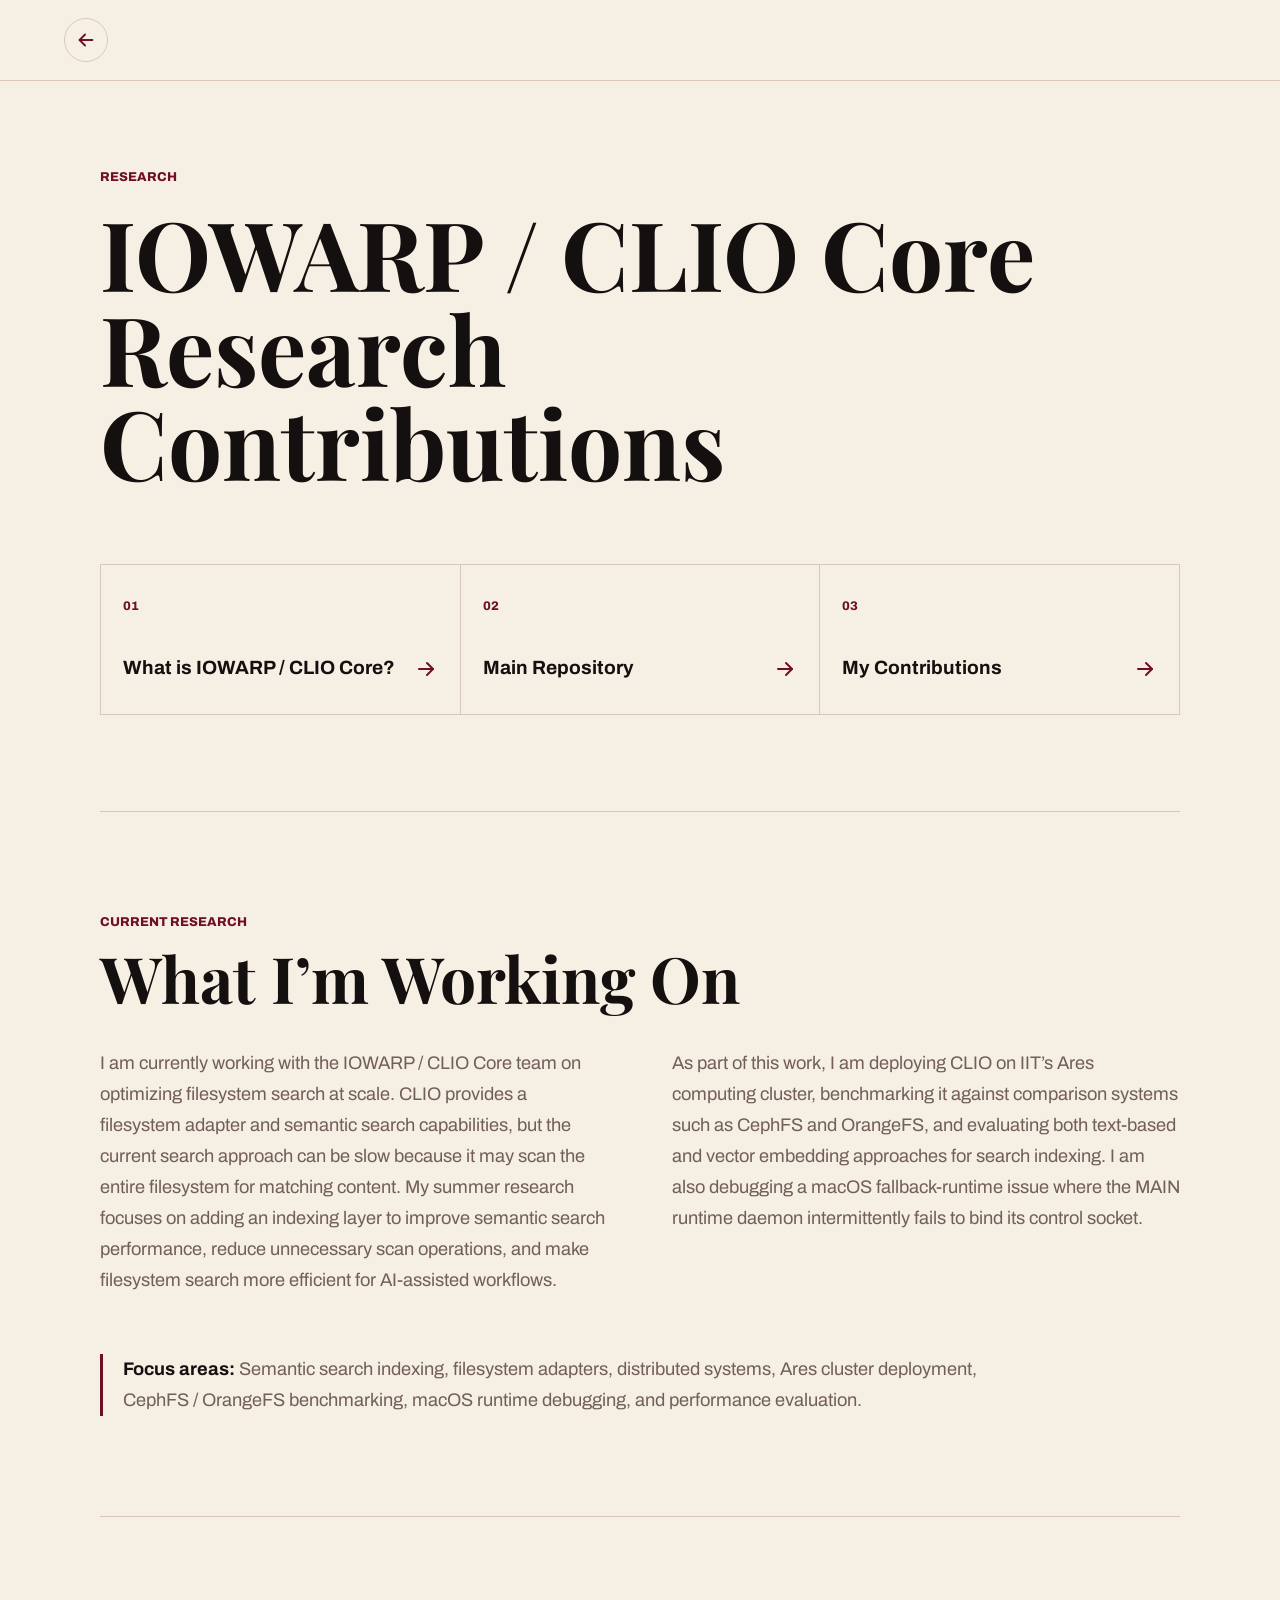
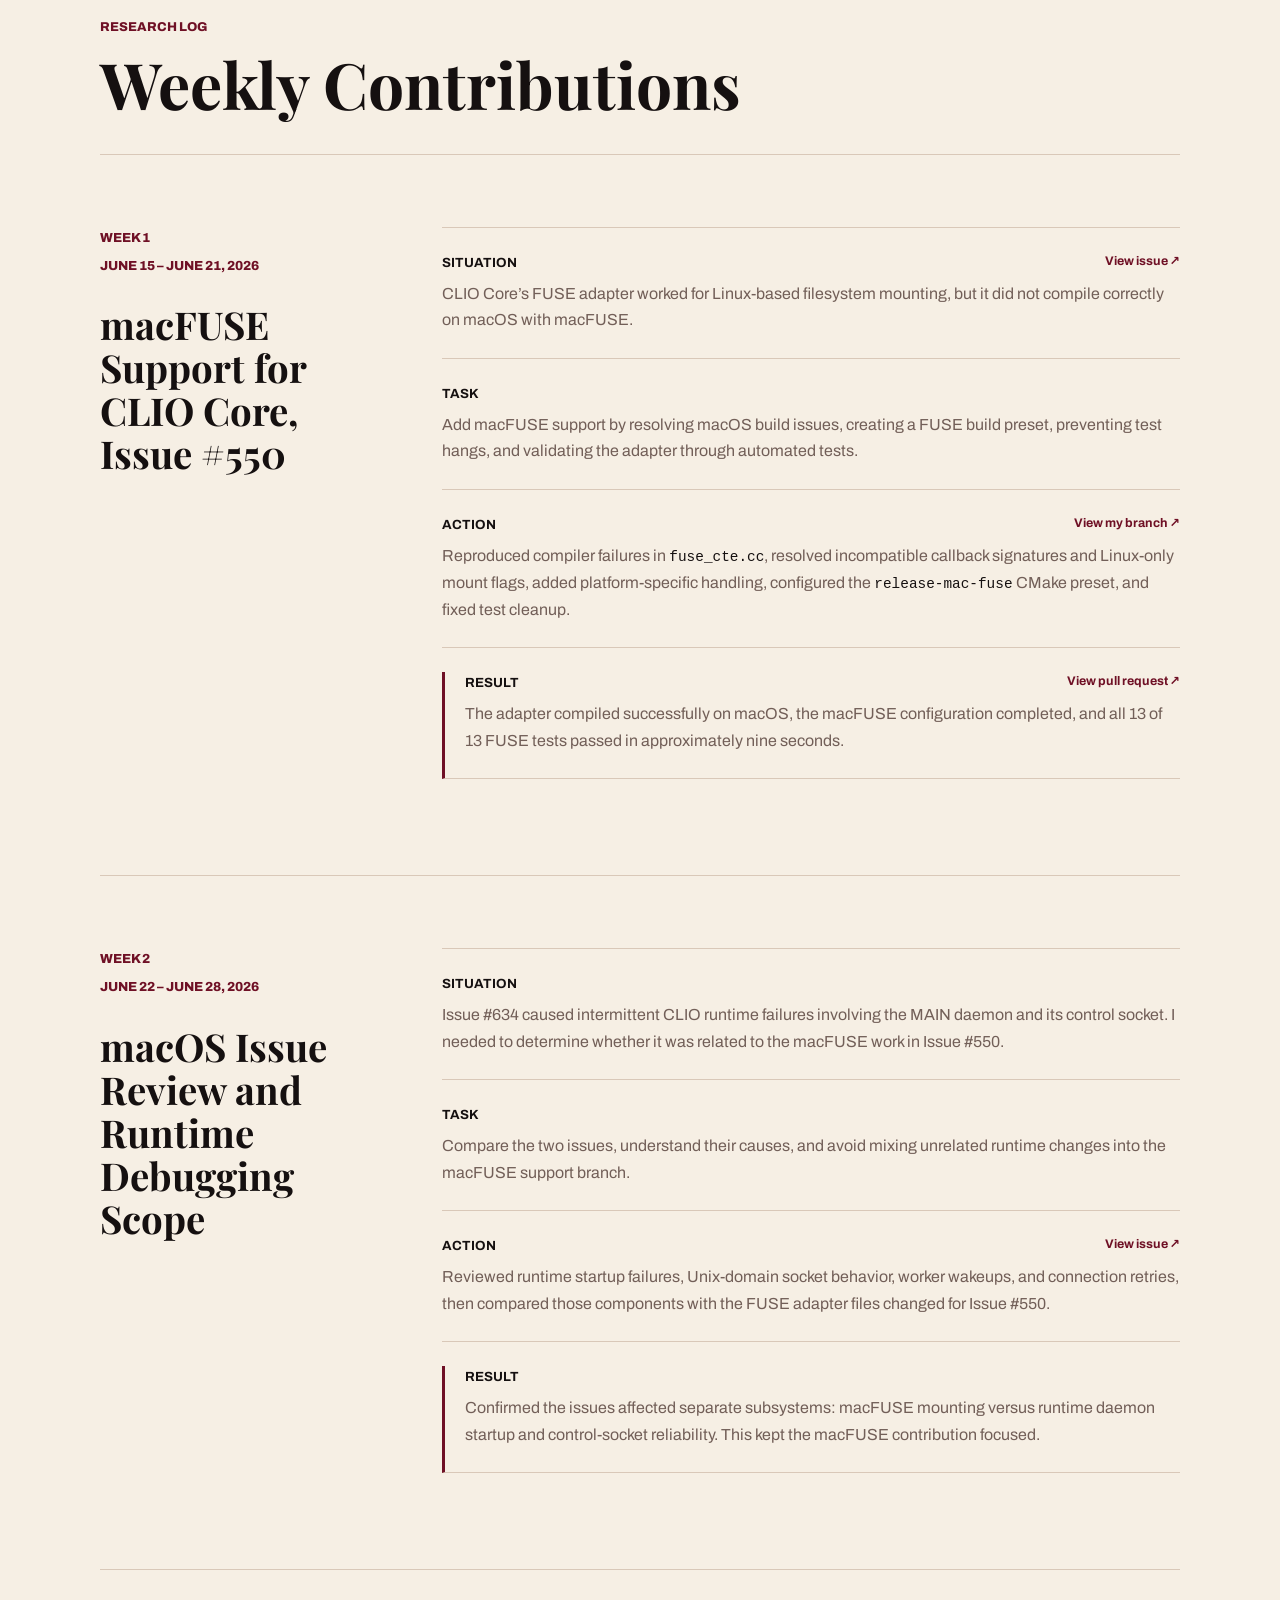
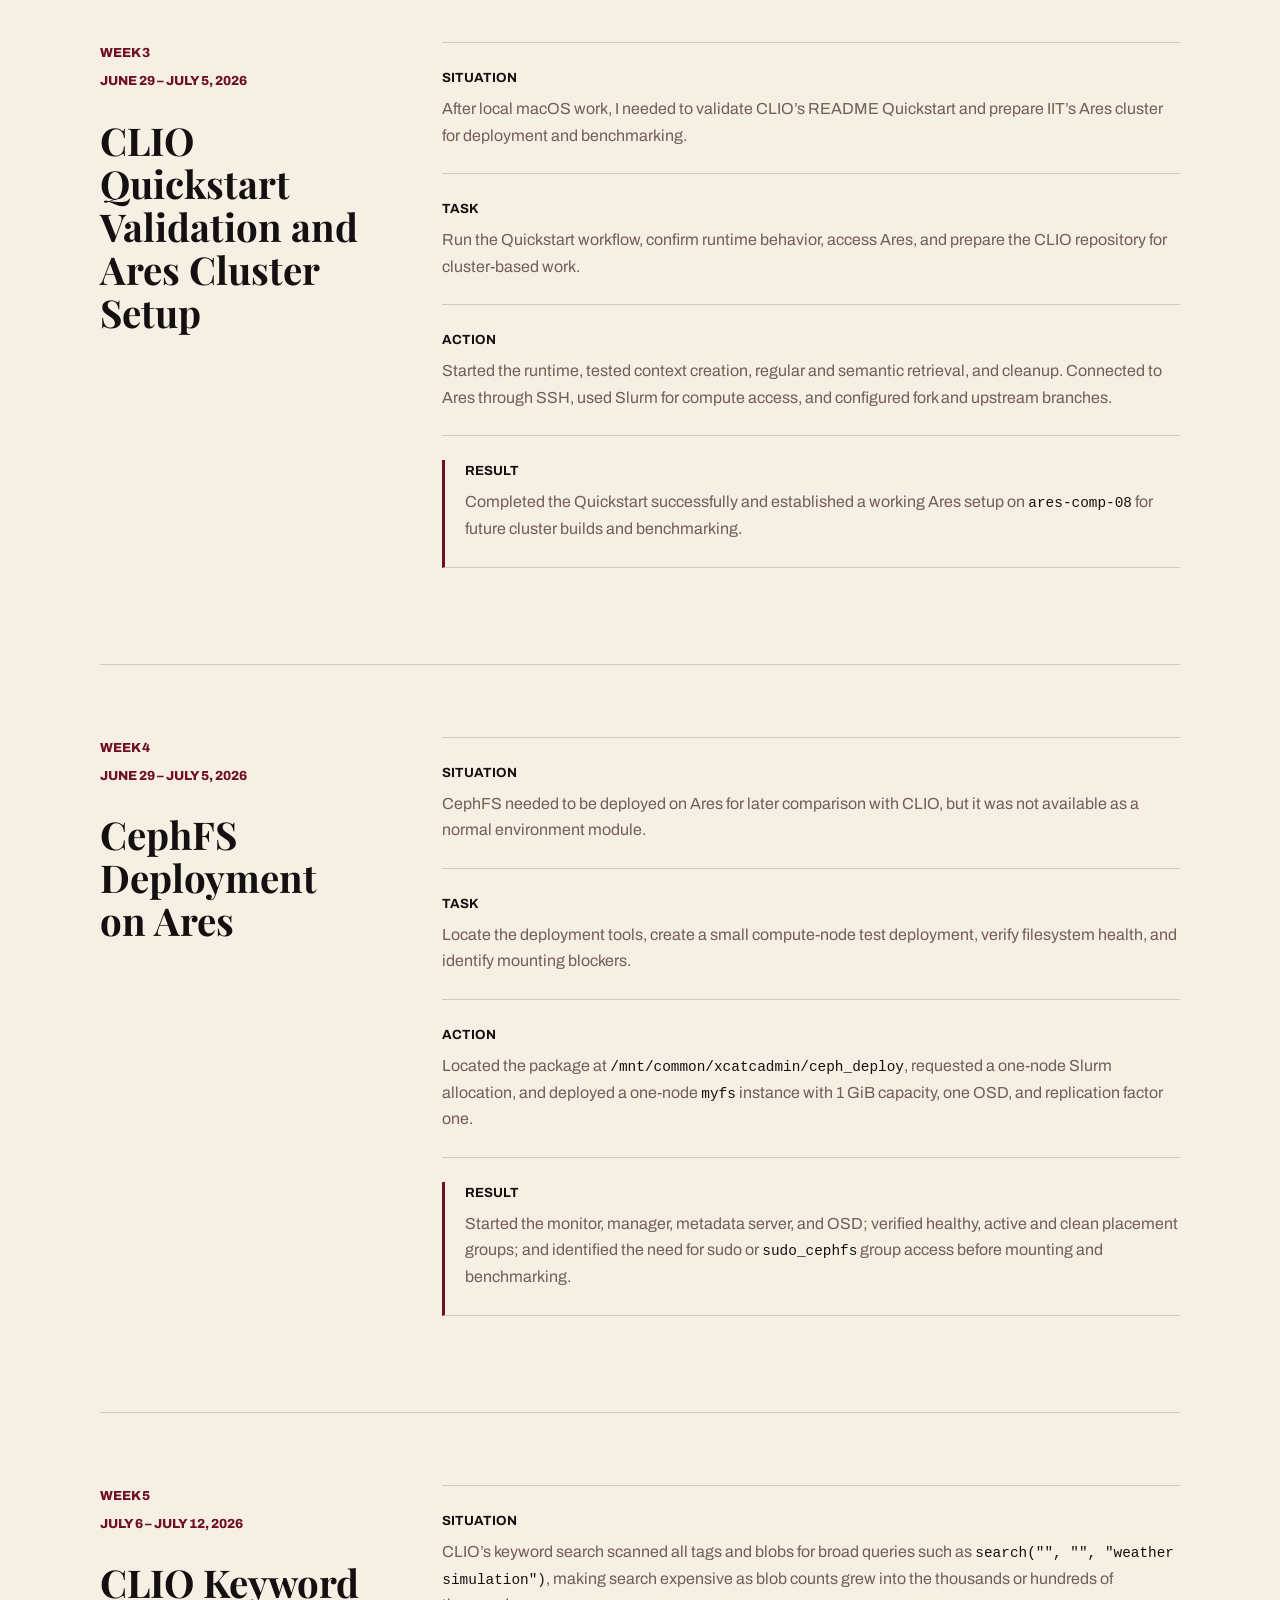
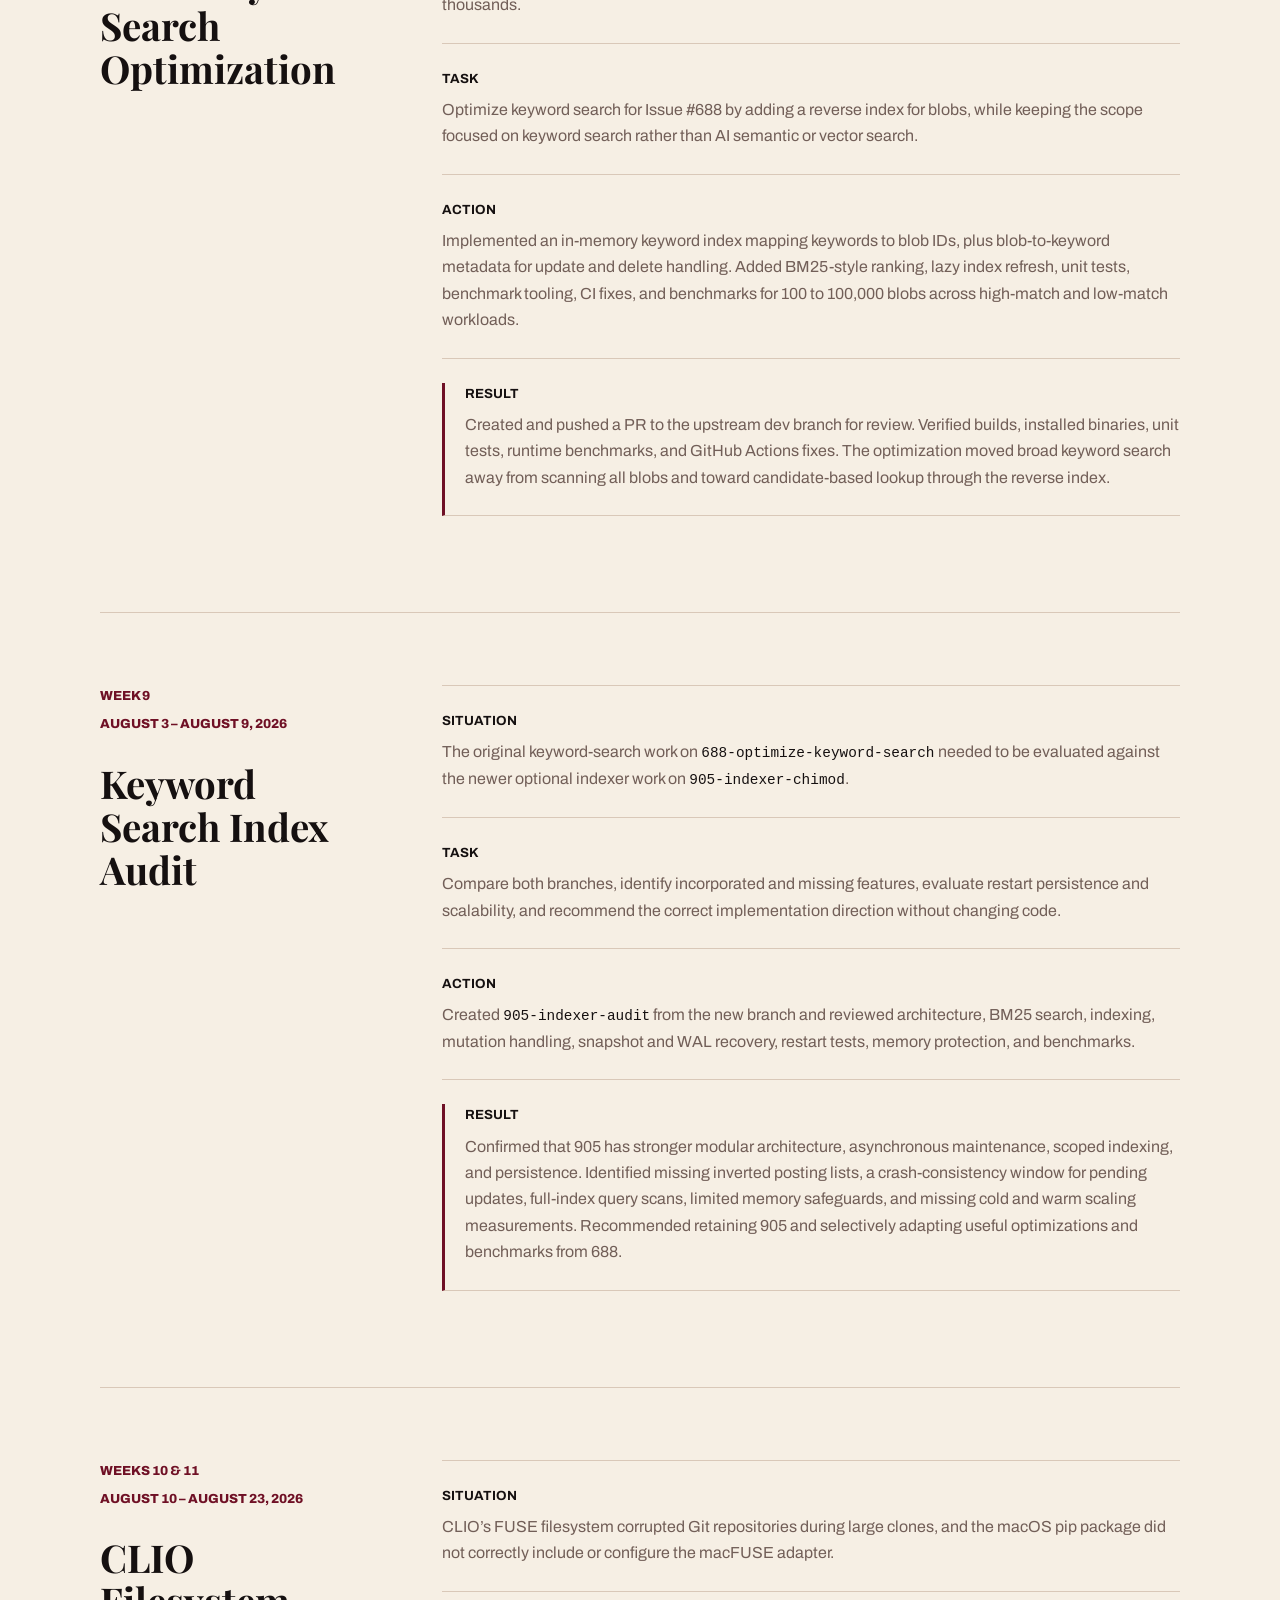
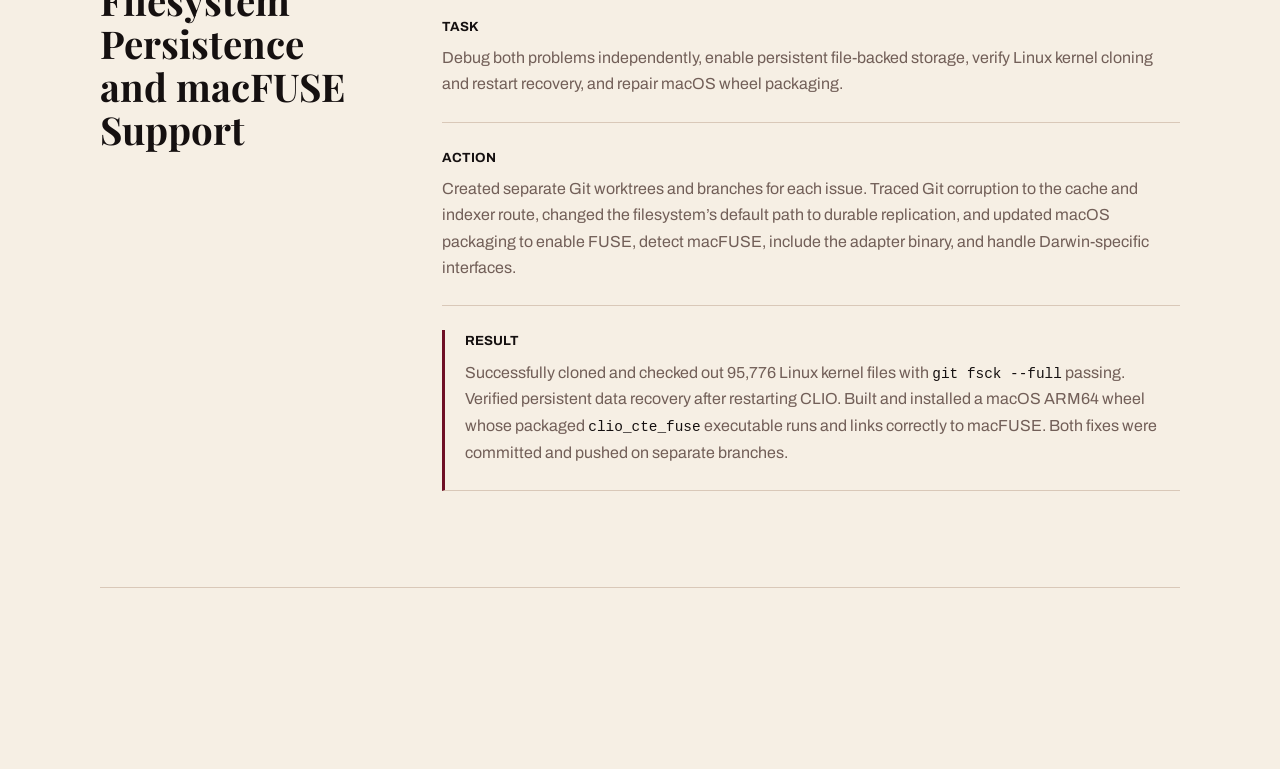
==== commit 1bf134ed: "Update current read and add research journal entries" ====
--- a/research.html
+++ b/research.html
@@ -158,6 +158,84 @@
             </section>
           </div>
         </article>
+
+        <article class="week-entry">
+          <header>
+            <p>Week 5</p>
+            <time datetime="2026-07-06">July 6 – July 12, 2026</time>
+            <h3>CLIO Keyword Search Optimization</h3>
+          </header>
+          <div class="week-details">
+            <section>
+              <h4>Situation</h4>
+              <p>CLIO’s keyword search scanned all tags and blobs for broad queries such as <code>search("", "", "weather simulation")</code>, making search expensive as blob counts grew into the thousands or hundreds of thousands.</p>
+            </section>
+            <section>
+              <h4>Task</h4>
+              <p>Optimize keyword search for Issue #688 by adding a reverse index for blobs, while keeping the scope focused on keyword search rather than AI semantic or vector search.</p>
+            </section>
+            <section>
+              <h4>Action</h4>
+              <p>Implemented an in-memory keyword index mapping keywords to blob IDs, plus blob-to-keyword metadata for update and delete handling. Added BM25-style ranking, lazy index refresh, unit tests, benchmark tooling, CI fixes, and benchmarks for 100 to 100,000 blobs across high-match and low-match workloads.</p>
+            </section>
+            <section class="result">
+              <h4>Result</h4>
+              <p>Created and pushed a PR to the upstream dev branch for review. Verified builds, installed binaries, unit tests, runtime benchmarks, and GitHub Actions fixes. The optimization moved broad keyword search away from scanning all blobs and toward candidate-based lookup through the reverse index.</p>
+            </section>
+          </div>
+        </article>
+
+        <article class="week-entry">
+          <header>
+            <p>Week 9</p>
+            <time datetime="2026-08-03">August 3 – August 9, 2026</time>
+            <h3>Keyword Search Index Audit</h3>
+          </header>
+          <div class="week-details">
+            <section>
+              <h4>Situation</h4>
+              <p>The original keyword-search work on <code>688-optimize-keyword-search</code> needed to be evaluated against the newer optional indexer work on <code>905-indexer-chimod</code>.</p>
+            </section>
+            <section>
+              <h4>Task</h4>
+              <p>Compare both branches, identify incorporated and missing features, evaluate restart persistence and scalability, and recommend the correct implementation direction without changing code.</p>
+            </section>
+            <section>
+              <h4>Action</h4>
+              <p>Created <code>905-indexer-audit</code> from the new branch and reviewed architecture, BM25 search, indexing, mutation handling, snapshot and WAL recovery, restart tests, memory protection, and benchmarks.</p>
+            </section>
+            <section class="result">
+              <h4>Result</h4>
+              <p>Confirmed that 905 has stronger modular architecture, asynchronous maintenance, scoped indexing, and persistence. Identified missing inverted posting lists, a crash-consistency window for pending updates, full-index query scans, limited memory safeguards, and missing cold and warm scaling measurements. Recommended retaining 905 and selectively adapting useful optimizations and benchmarks from 688.</p>
+            </section>
+          </div>
+        </article>
+
+        <article class="week-entry">
+          <header>
+            <p>Weeks 10 &amp; 11</p>
+            <time datetime="2026-08-10">August 10 – August 23, 2026</time>
+            <h3>CLIO Filesystem Persistence and macFUSE Support</h3>
+          </header>
+          <div class="week-details">
+            <section>
+              <h4>Situation</h4>
+              <p>CLIO’s FUSE filesystem corrupted Git repositories during large clones, and the macOS pip package did not correctly include or configure the macFUSE adapter.</p>
+            </section>
+            <section>
+              <h4>Task</h4>
+              <p>Debug both problems independently, enable persistent file-backed storage, verify Linux kernel cloning and restart recovery, and repair macOS wheel packaging.</p>
+            </section>
+            <section>
+              <h4>Action</h4>
+              <p>Created separate Git worktrees and branches for each issue. Traced Git corruption to the cache and indexer route, changed the filesystem’s default path to durable replication, and updated macOS packaging to enable FUSE, detect macFUSE, include the adapter binary, and handle Darwin-specific interfaces.</p>
+            </section>
+            <section class="result">
+              <h4>Result</h4>
+              <p>Successfully cloned and checked out 95,776 Linux kernel files with <code>git fsck --full</code> passing. Verified persistent data recovery after restarting CLIO. Built and installed a macOS ARM64 wheel whose packaged <code>clio_cte_fuse</code> executable runs and links correctly to macFUSE. Both fixes were committed and pushed on separate branches.</p>
+            </section>
+          </div>
+        </article>
       </section>
     </main>
   </body>
